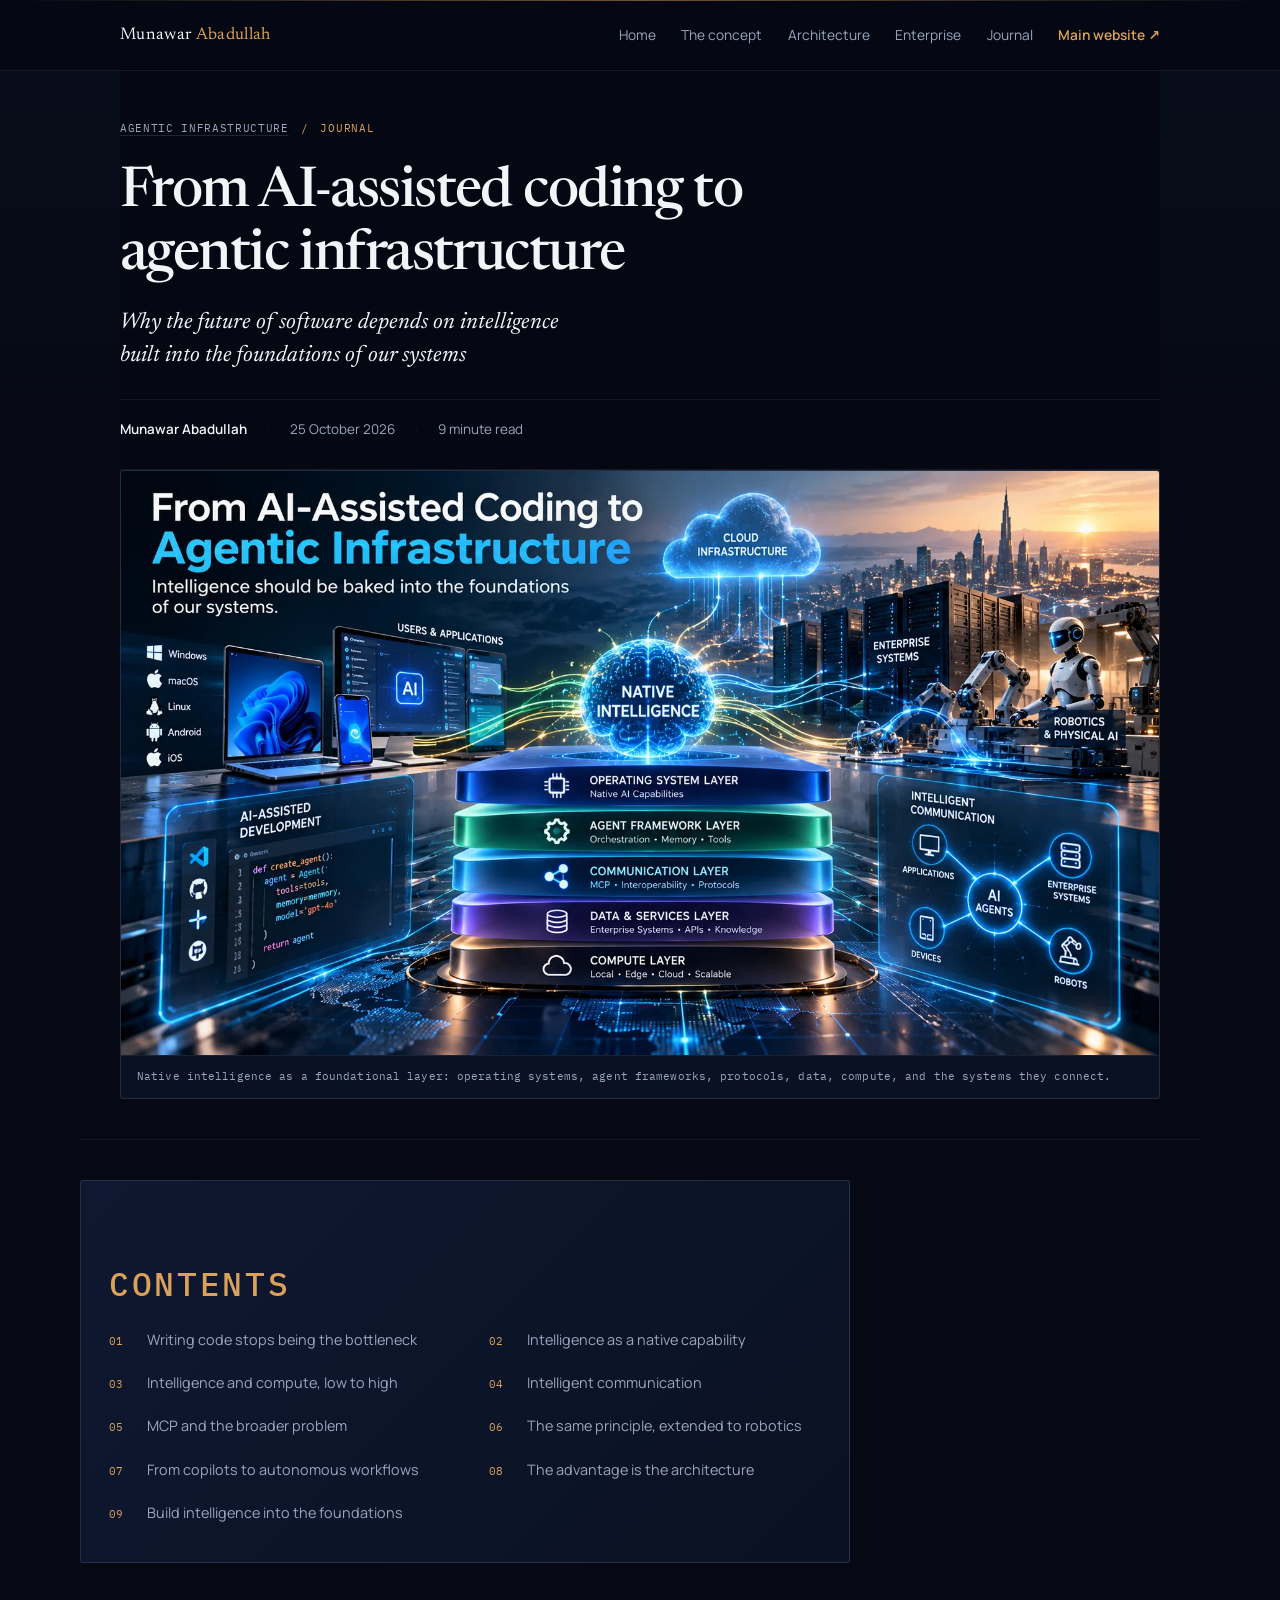
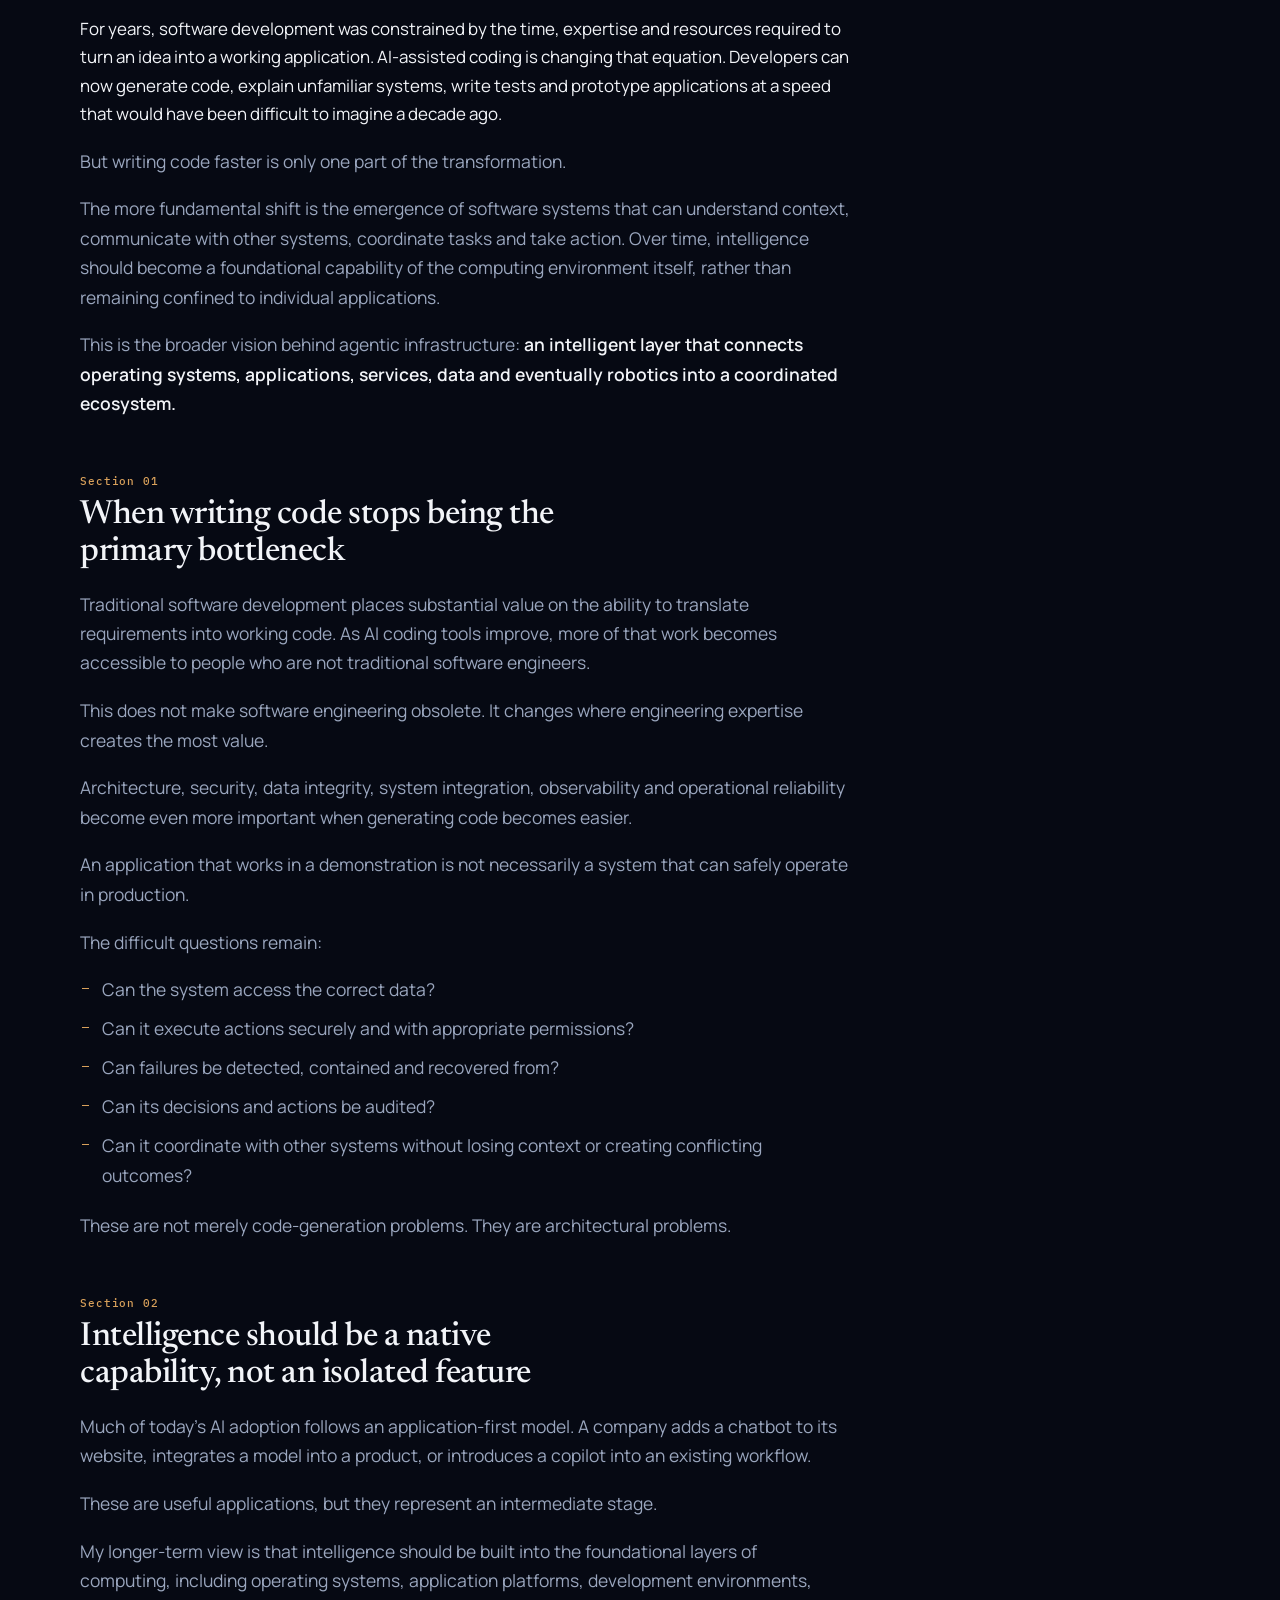
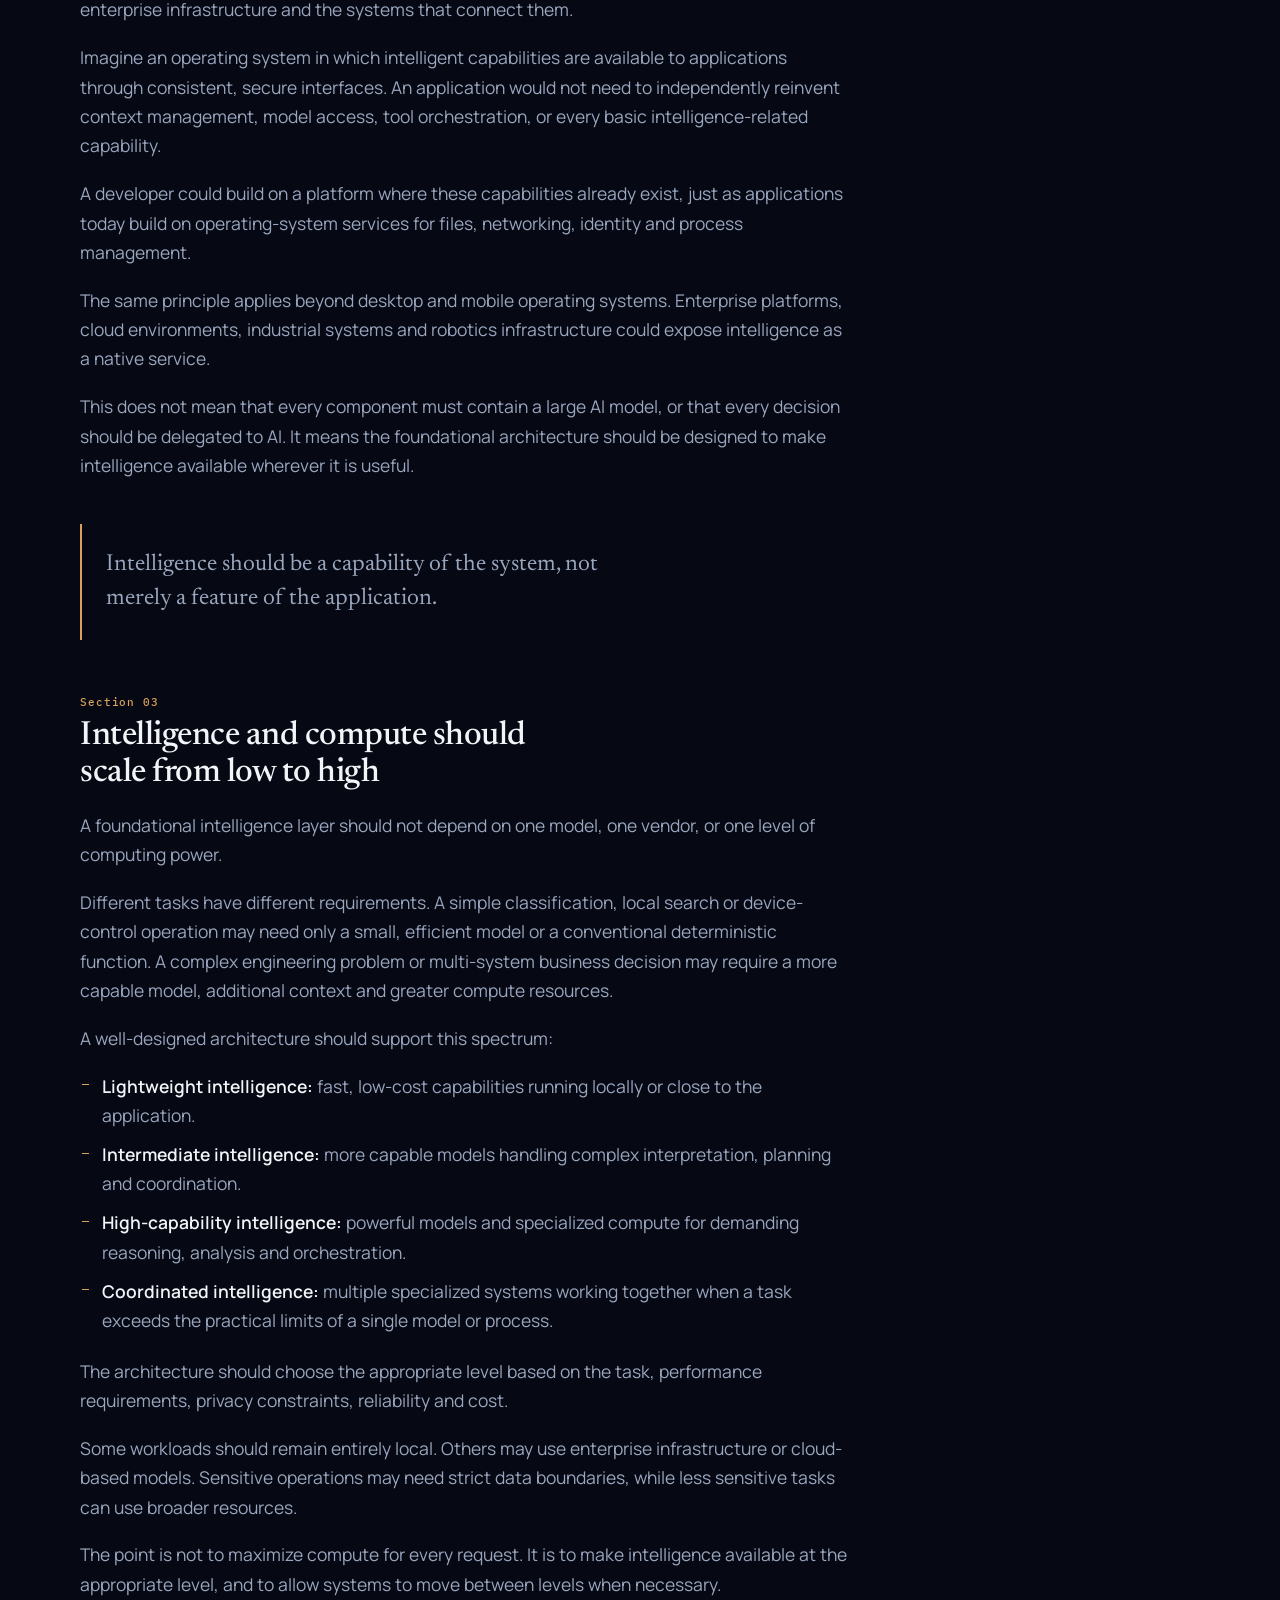
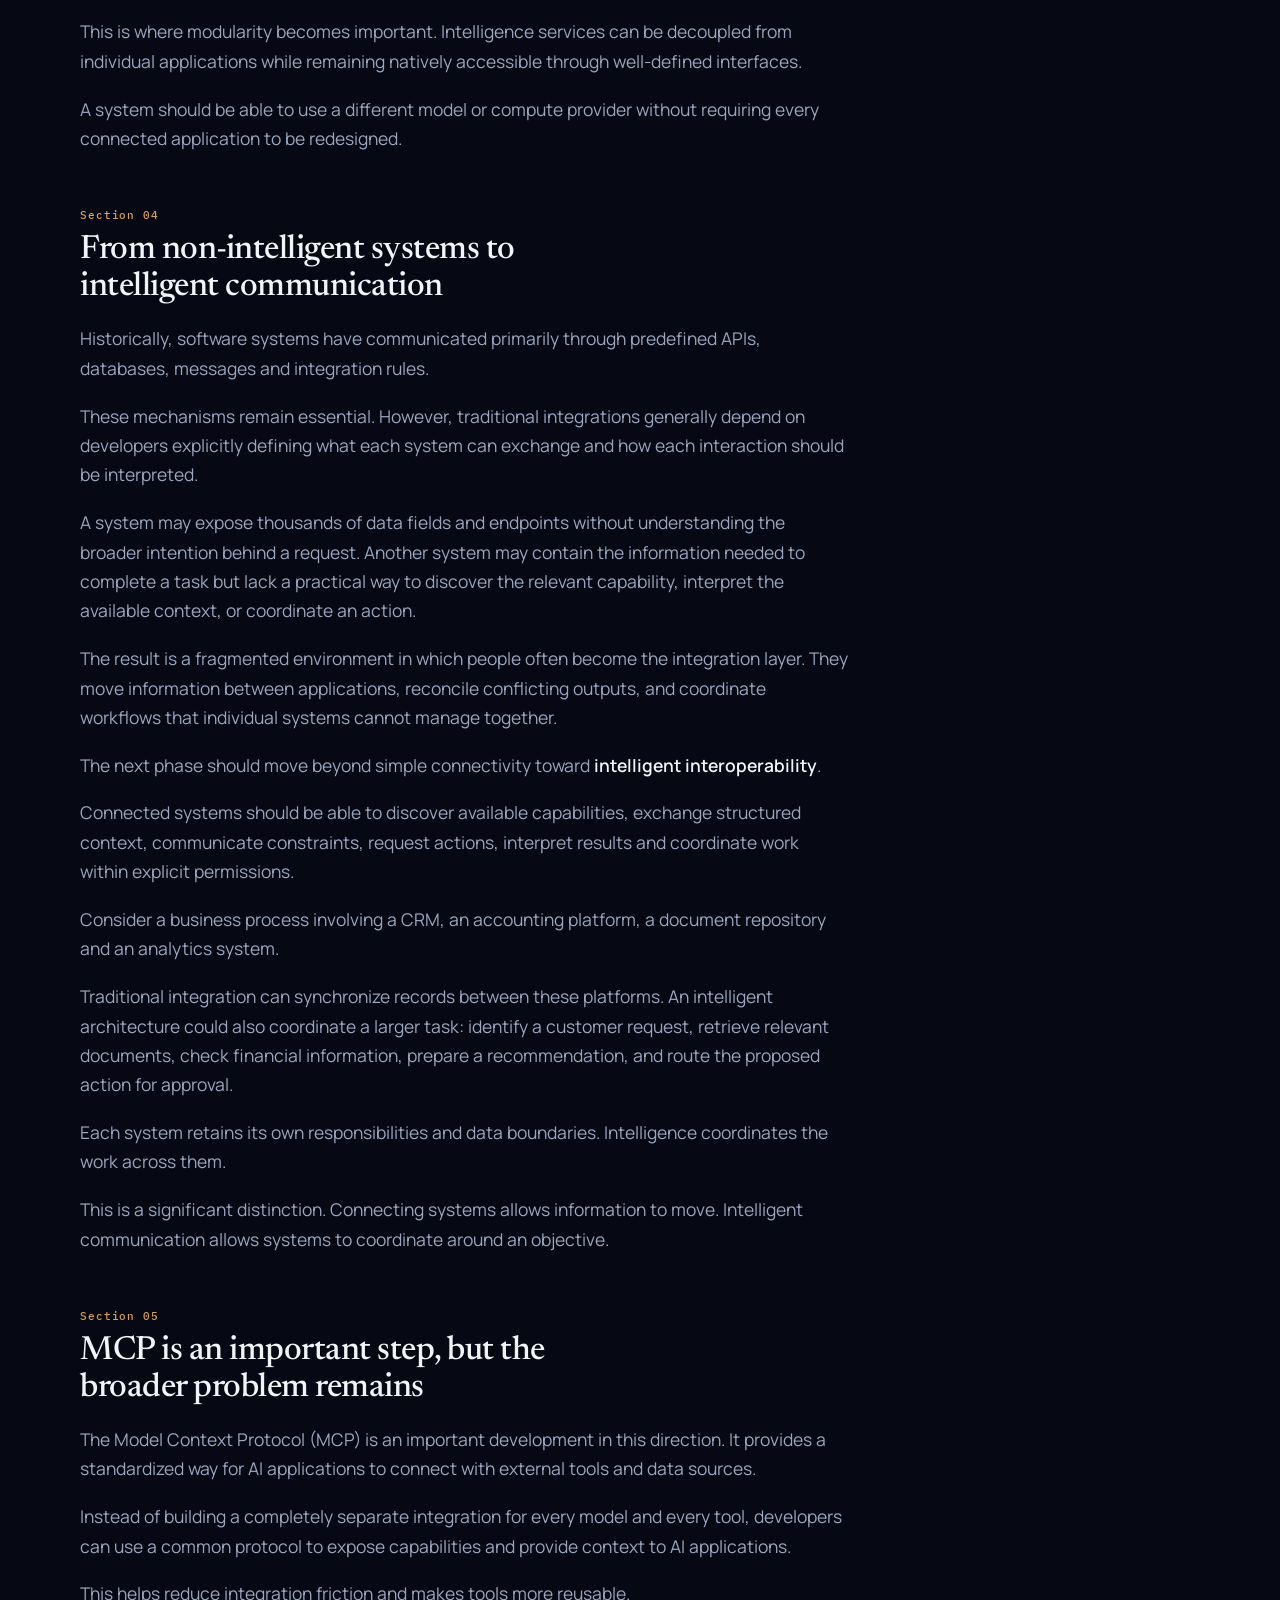
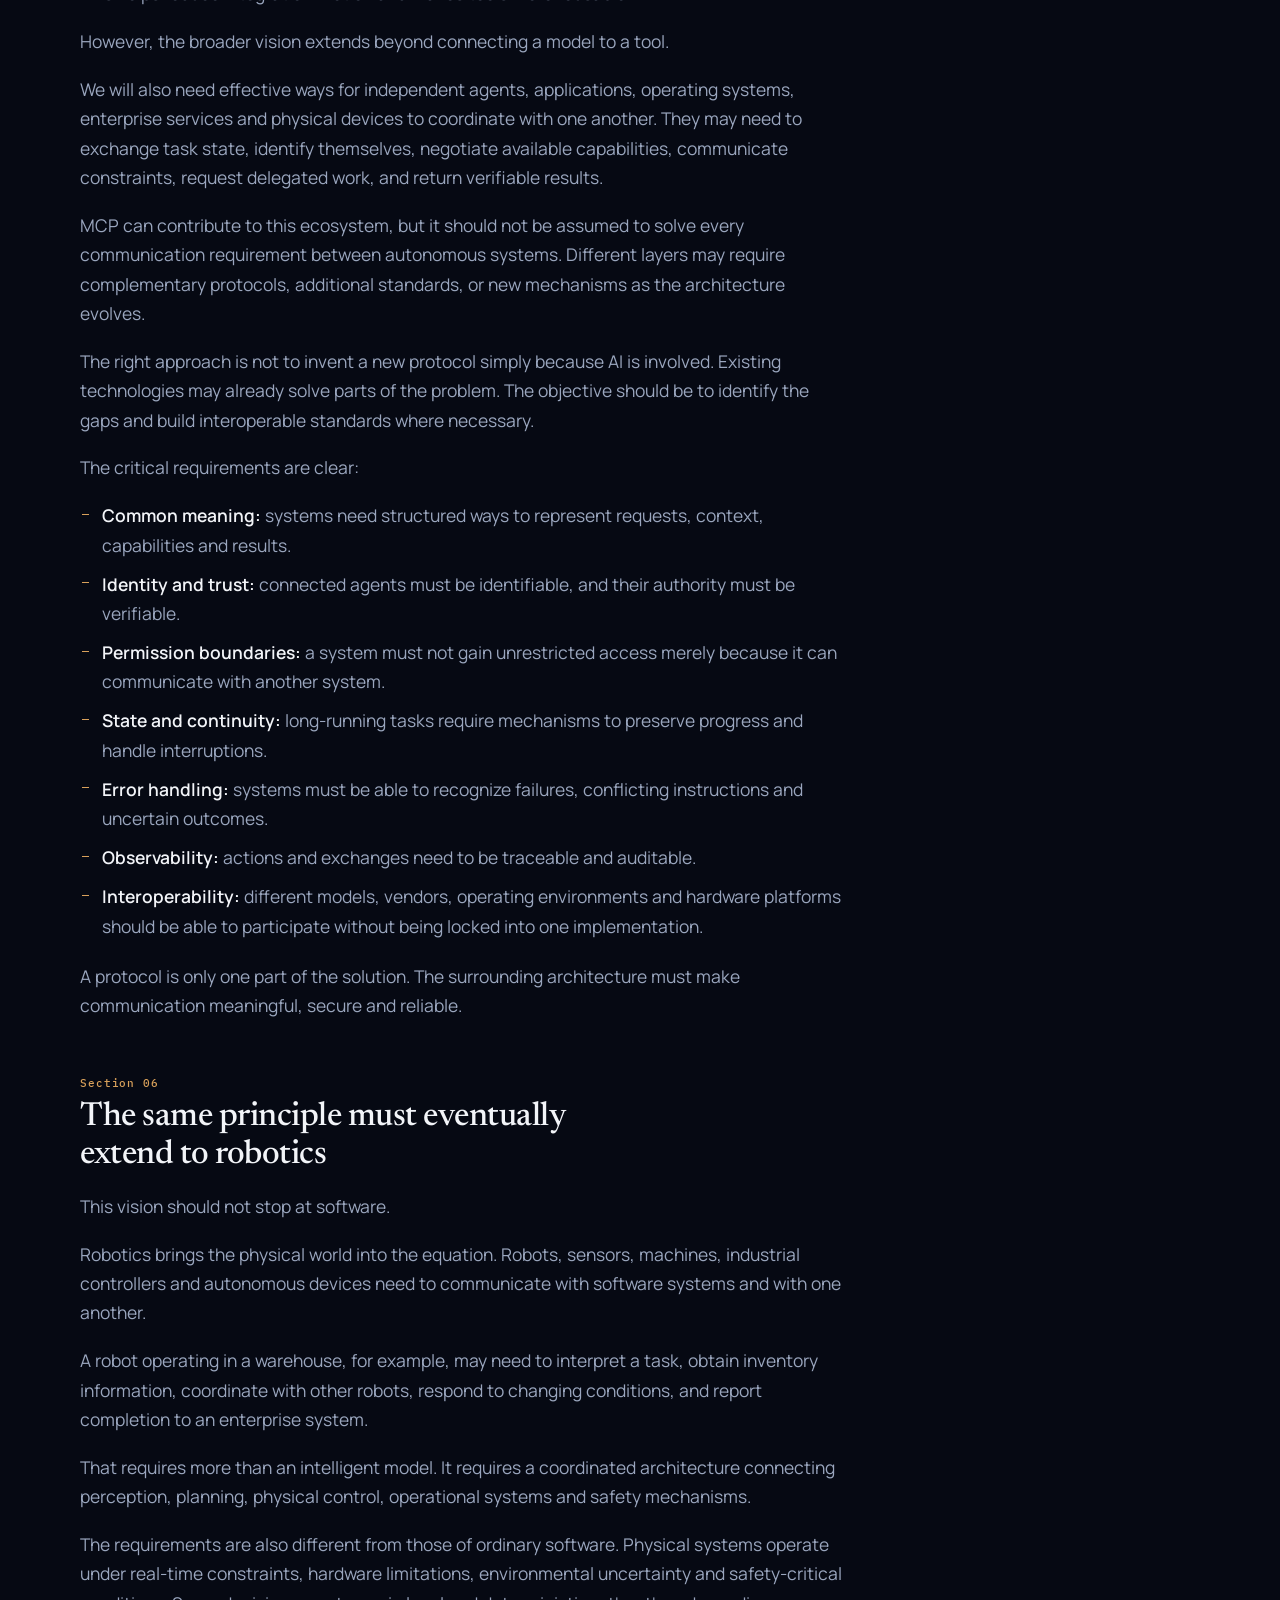
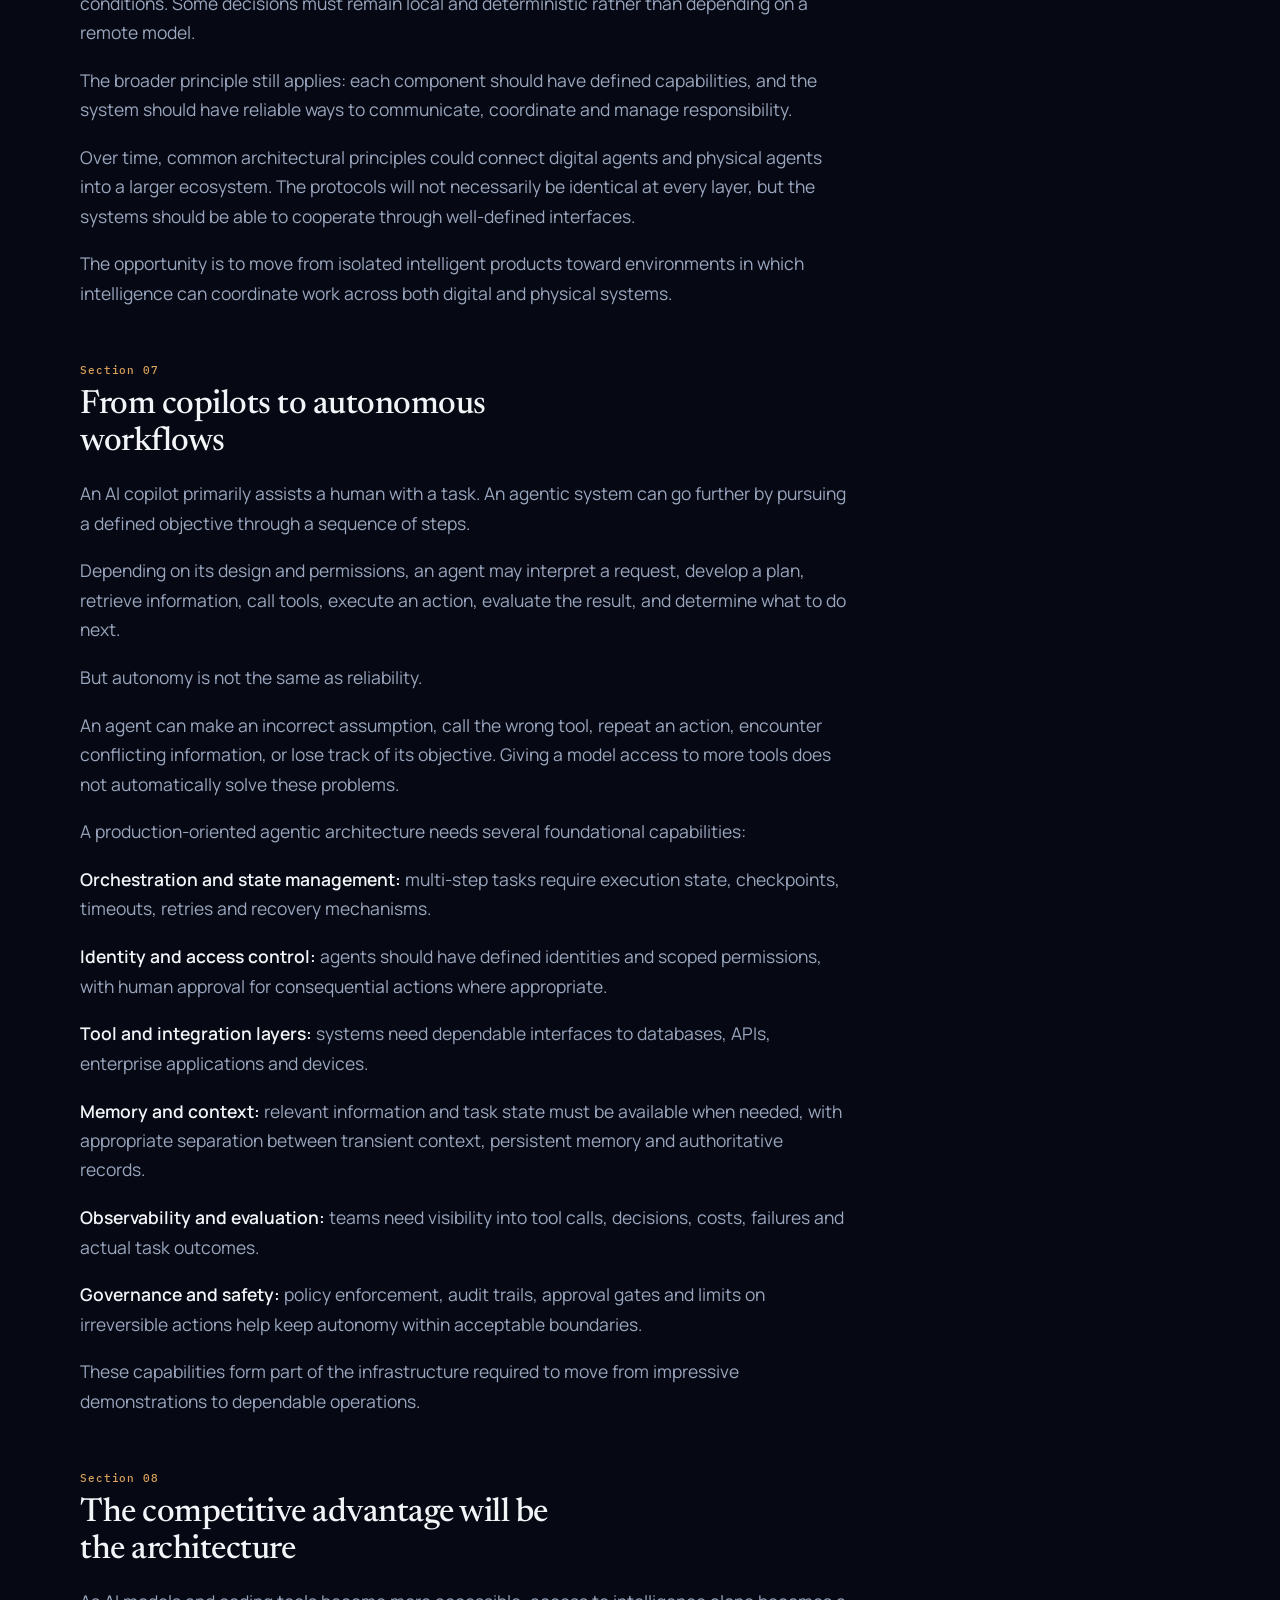
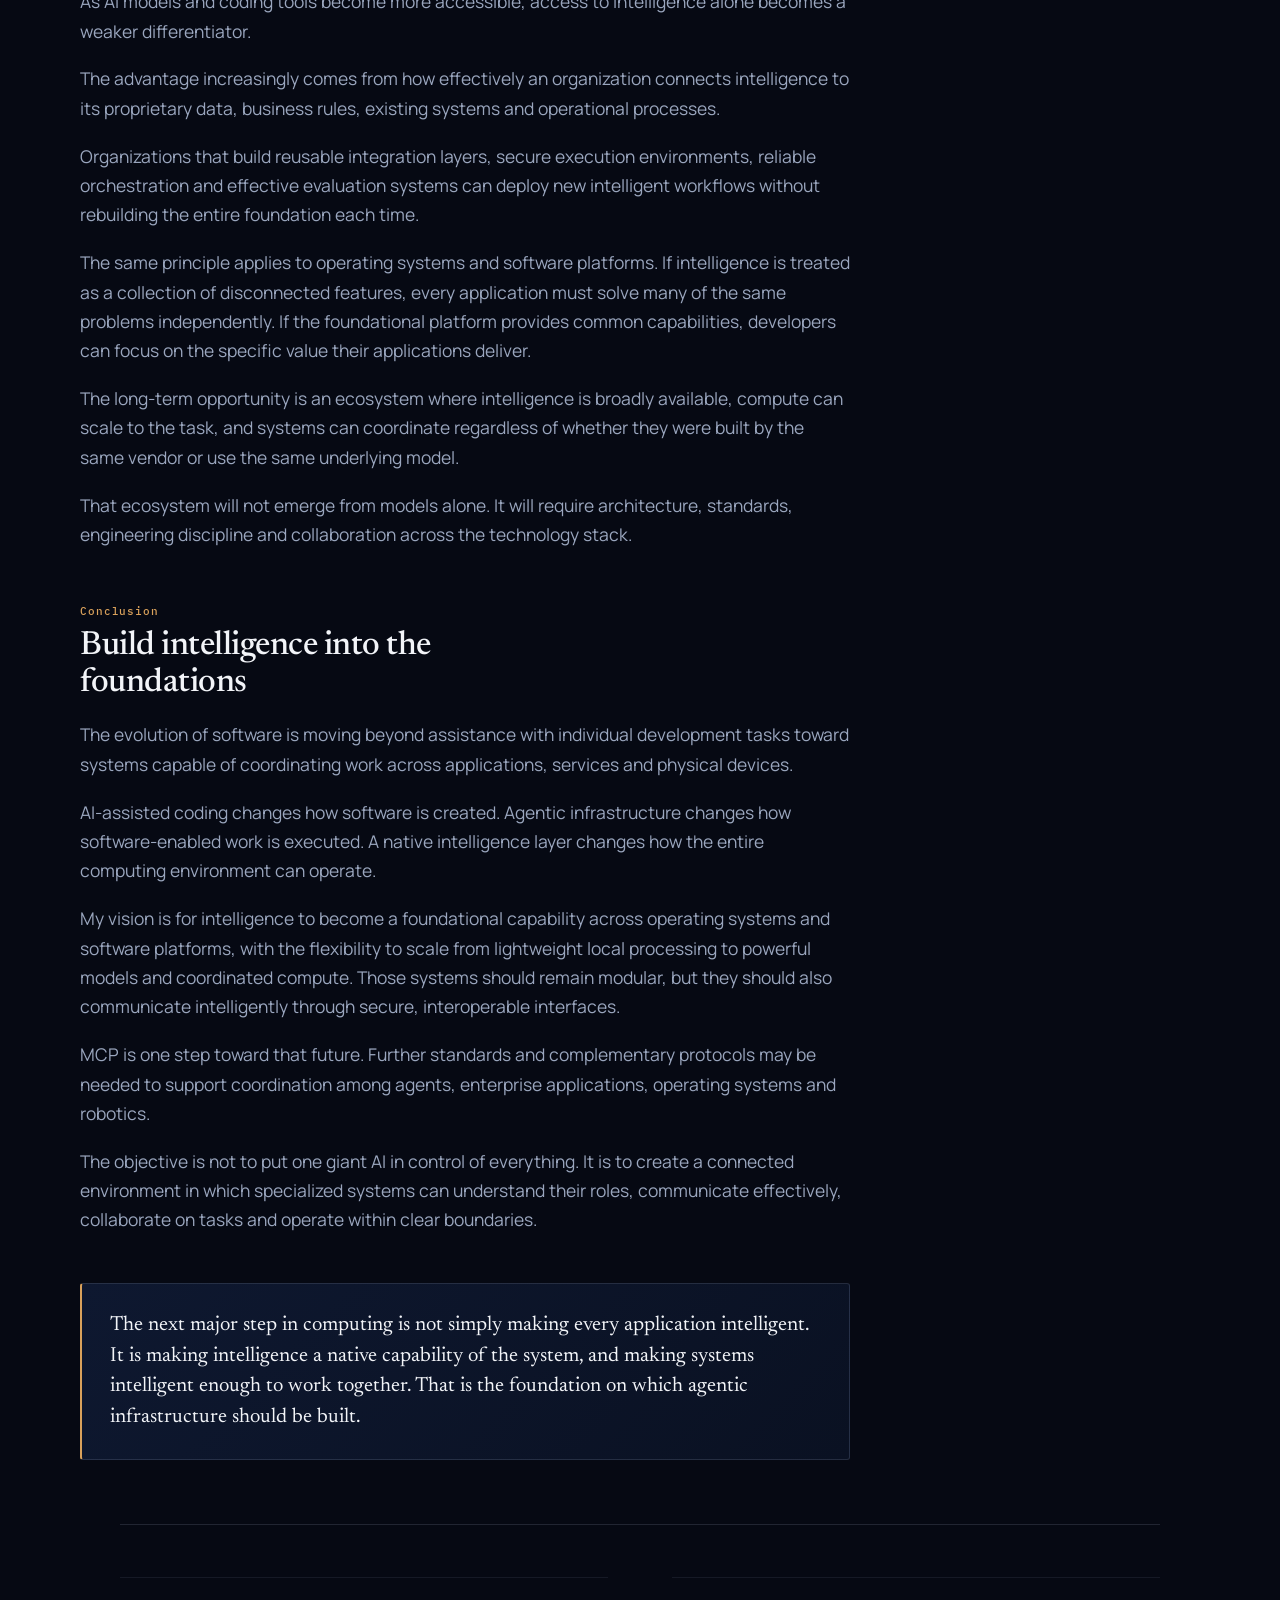
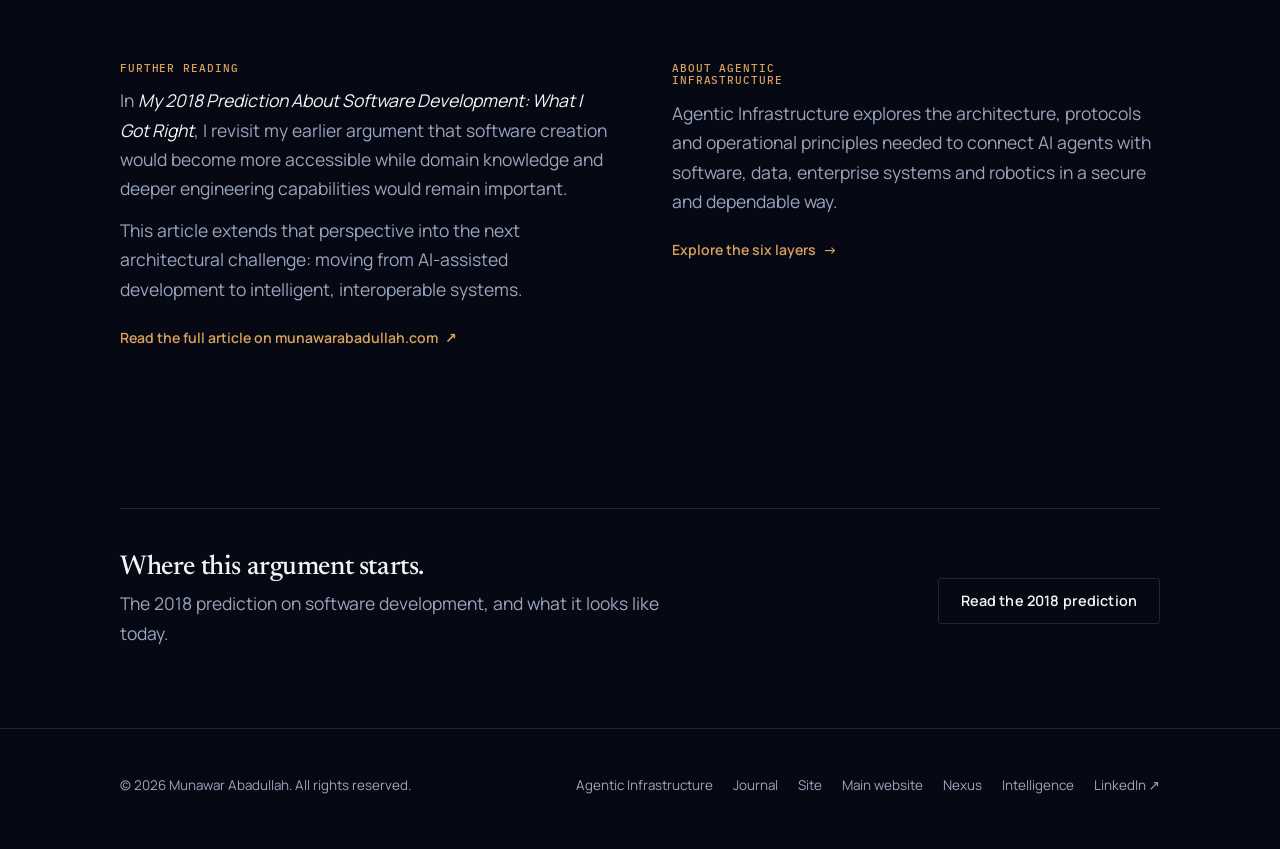
==== src/from-ai-assisted-coding-to-agentic-infrastructure/index.html @ 7b981e31 "Add article, journal and site pages with shared theme assets" ====
<!DOCTYPE html>
<html lang="en">
<head>
  <meta charset="utf-8">
  <meta name="viewport" content="width=device-width, initial-scale=1">
  <meta name="theme-color" content="#060913">
  <meta name="color-scheme" content="dark">
  <meta name="description" content="Discover why the future of AI requires native intelligence, scalable compute, interoperable systems, MCP, and secure agentic infrastructure.">
  <meta name="author" content="Munawar Abadullah">
  <meta name="robots" content="index,follow,max-snippet:-1,max-image-preview:large">
  <meta name="keywords" content="agentic infrastructure, AI operating systems, intelligent interoperability, MCP, AI agents, robotics">
  <meta name="referrer" content="strict-origin-when-cross-origin">
  <link rel="canonical" href="https://munawarabadullah.github.io/agentic-infrastructure/from-ai-assisted-coding-to-agentic-infrastructure/">
  <link rel="icon" href="../favicon.ico" sizes="16x16 32x32">
  <link rel="icon" type="image/png" href="../favicon.png" sizes="32x32">

  <meta property="og:type" content="article">
  <meta property="og:site_name" content="Agentic Infrastructure">
  <meta property="og:locale" content="en_US">
  <meta property="og:title" content="From AI-Assisted Coding to Agentic Infrastructure">
  <meta property="og:description" content="Why the future of software depends on intelligence built into the foundations of our systems.">
  <meta property="og:url" content="https://munawarabadullah.github.io/agentic-infrastructure/from-ai-assisted-coding-to-agentic-infrastructure/">
  <meta property="og:image" content="https://munawarabadullah.github.io/agentic-infrastructure/assets/images/agentic-infrastructure-intelligence-everywhere-1672.webp">
  <meta property="og:image:type" content="image/webp">
  <meta property="og:image:width" content="1672">
  <meta property="og:image:height" content="941">
  <meta property="og:image:alt" content="Diagram of the agentic infrastructure stack: native intelligence connecting operating systems, agent frameworks, protocols, data, compute, applications, enterprise systems and robotics.">
  <meta property="article:published_time" content="2026-10-25">
  <meta property="article:modified_time" content="2026-10-25">
  <meta property="article:author" content="Munawar Abadullah">
  <meta property="article:section" content="Agentic infrastructure">
  <meta property="article:tag" content="agentic infrastructure">
  <meta property="article:tag" content="MCP">
  <meta property="article:tag" content="AI agents">
  <meta property="article:tag" content="robotics">

  <meta name="twitter:card" content="summary_large_image">
  <meta name="twitter:title" content="From AI-Assisted Coding to Agentic Infrastructure">
  <meta name="twitter:description" content="Why the future of software depends on intelligence built into the foundations of our systems.">
  <meta name="twitter:image" content="https://munawarabadullah.github.io/agentic-infrastructure/assets/images/agentic-infrastructure-intelligence-everywhere-1672.webp">

  <title>From AI-Assisted Coding to Agentic Infrastructure</title>

  <link rel="preconnect" href="https://fonts.googleapis.com">
  <link rel="preconnect" href="https://fonts.gstatic.com" crossorigin>
  <link href="https://fonts.googleapis.com/css2?family=IBM+Plex+Mono:wght@400;500&family=Manrope:wght@400;500;600;700&family=Newsreader:ital,opsz,wght@0,6..72,400;0,6..72,500;0,6..72,600;1,6..72,400&display=swap" rel="stylesheet">
  <link rel="stylesheet" href="../assets/theme.css">

  <style>
    .article-head{padding:clamp(28px,4.5vw,48px) 0 clamp(20px,3vw,28px)}
    .crumb{
      display:flex;flex-wrap:wrap;gap:8px 12px;align-items:center;
      font-family:var(--mono);font-size:.7rem;letter-spacing:.06em;
      text-transform:uppercase;color:var(--muted);margin-bottom:24px;
    }
    .crumb a{color:var(--muted);text-decoration:underline;text-decoration-color:var(--line);text-underline-offset:3px}
    .crumb a:hover{color:var(--brass)}
    .crumb span{color:var(--brass)}
    h1.article-title{
      font-size:clamp(2.1rem,4.6vw,3.5rem);letter-spacing:-.028em;
      margin:0 0 20px;max-width:20ch;
    }
    .standfirst{
      font-family:var(--serif);font-style:italic;
      font-size:clamp(1.15rem,1.8vw,1.42rem);line-height:1.45;
      color:var(--text);max-width:34ch;margin:0 0 26px;
    }
    .byline{
      display:flex;flex-wrap:wrap;gap:6px 18px;align-items:center;
      padding-top:18px;border-top:1px solid var(--line-soft);
      font-size:.84rem;color:var(--muted);
    }
    .byline .who{color:var(--text);font-weight:600}
    .byline .dot{color:var(--line);padding:0 2px}

    .lede-figure{
      margin:0 0 clamp(28px,4vw,40px);
      border:1px solid var(--line);border-radius:3px;
      overflow:hidden;background:var(--ink-2);
    }
    .lede-figure img{display:block;width:100%;height:auto}
    .lede-figure figcaption{
      font-family:var(--mono);font-size:.7rem;line-height:1.6;
      letter-spacing:.01em;color:var(--muted);
      padding:12px 16px;border-top:1px solid var(--line-soft);
    }

    .article-body{padding:clamp(28px,4vw,40px) 0 clamp(48px,6vw,64px);border-top:1px solid var(--line-soft)}
    .measure{max-width:70ch}
    .measure p{color:var(--muted)}
    .measure p strong{color:var(--text);font-weight:600}
    .measure p.lead{color:var(--text);font-size:1.06rem}

    .toc{
      border:1px solid var(--line);border-radius:3px;
      background:linear-gradient(135deg,var(--panel) 0,var(--ink-2) 100%);
      padding:clamp(20px,3vw,28px);margin:0 0 clamp(36px,5vw,52px);
    }
    .toc h2{
      font-family:var(--mono);font-size:.7rem;font-weight:500;
      letter-spacing:.08em;text-transform:uppercase;color:var(--brass);
      margin:0 0 14px;
    }
    .toc ol{list-style:none;margin:0;padding:0;display:grid;gap:2px}
    @media (min-width:760px){.toc ol{grid-template-columns:repeat(2,minmax(0,1fr));column-gap:clamp(20px,4vw,48px)}}
    .toc li{counter-increment:toc}
    .toc a{
      display:flex;gap:12px;align-items:baseline;
      padding:8px 0;font-size:.9rem;color:var(--muted);
      border-bottom:1px solid transparent;
    }
    .toc a::before{
      content:counter(toc,decimal-leading-zero);
      font-family:var(--mono);font-size:.7rem;color:var(--brass);
      flex:0 0 1.6rem;
    }
    .toc a:hover{color:var(--text);border-bottom-color:var(--brass)}

    .article-body h2{
      font-size:clamp(1.55rem,2.6vw,2.1rem);
      margin:clamp(40px,5vw,56px) 0 18px;max-width:26ch;
      scroll-margin-top:96px;
    }
    .article-body h2 .h-num{
      display:block;font-family:var(--mono);font-size:.7rem;font-weight:500;
      letter-spacing:.08em;color:var(--brass);margin-bottom:10px;
    }
    .article-body h2 + p{margin-top:0}
    .article-body ul{margin:0 0 1.2em;padding:0;list-style:none}
    .article-body ul li{
      position:relative;padding-left:22px;margin-bottom:.55em;color:var(--muted);
    }
    .article-body ul li::before{
      content:"";position:absolute;left:2px;top:.72em;
      width:7px;height:1px;background:var(--brass);
    }
    .article-body ul li strong{color:var(--text);font-weight:600}

    .pull{
      margin:clamp(32px,4vw,44px) 0;padding:24px 0 24px 24px;
      border-left:2px solid var(--brass);
      font-family:var(--serif);font-size:clamp(1.2rem,2vw,1.45rem);
      line-height:1.45;color:var(--text);max-width:44ch;
    }
    .closing{
      margin-top:clamp(36px,5vw,48px);padding:26px 28px;
      border:1px solid var(--line);border-left:2px solid var(--brass);
      border-radius:3px;background:linear-gradient(135deg,var(--panel) 0,var(--ink-2) 100%);
    }
    .closing p{
      font-family:var(--serif);font-size:clamp(1.1rem,1.8vw,1.28rem);
      line-height:1.5;color:var(--text);margin:0;
    }

    .postscript{
      border-top:1px solid var(--line);padding:clamp(36px,5vw,52px) 0 clamp(48px,6vw,64px);
      display:grid;grid-template-columns:repeat(2,minmax(0,1fr));
      gap:clamp(28px,5vw,64px);
    }
    .postscript h2{
      font-family:var(--mono);font-size:.7rem;font-weight:500;
      letter-spacing:.08em;text-transform:uppercase;color:var(--brass);
      margin:0 0 12px;
    }
    .postscript p{color:var(--muted);margin:0 0 12px}
    .postscript p:last-child{margin-bottom:0}
    .postscript em{color:var(--text)}

    .next-read{
      border-top:1px solid var(--line);padding:clamp(32px,4vw,44px) 0 clamp(52px,7vw,72px);
      display:flex;flex-wrap:wrap;gap:18px 32px;align-items:center;justify-content:space-between;
    }
    .next-read h2{font-size:clamp(1.3rem,2.2vw,1.7rem);max-width:24ch}
    .next-read p{color:var(--muted);margin:6px 0 0;max-width:50ch}

    @media (max-width:760px){
      .postscript{grid-template-columns:minmax(0,1fr);gap:28px}
      .next-read .button{width:100%}
    }
  </style>

  <script type="application/ld+json">
  {
    "@context": "https://schema.org",
    "@graph": [
      {
        "@type": "BlogPosting",
        "@id": "https://munawarabadullah.github.io/agentic-infrastructure/from-ai-assisted-coding-to-agentic-infrastructure/#article",
        "headline": "From AI-Assisted Coding to Agentic Infrastructure",
        "alternativeHeadline": "Why the future of software depends on intelligence built into the foundations of our systems",
        "description": "Discover why the future of AI requires native intelligence, scalable compute, interoperable systems, MCP, and secure agentic infrastructure.",
        "url": "https://munawarabadullah.github.io/agentic-infrastructure/from-ai-assisted-coding-to-agentic-infrastructure/",
        "mainEntityOfPage": { "@id": "https://munawarabadullah.github.io/agentic-infrastructure/from-ai-assisted-coding-to-agentic-infrastructure/#webpage" },
        "datePublished": "2026-10-25",
        "dateModified": "2026-10-25",
        "inLanguage": "en",
        "articleSection": "Agentic infrastructure",
        "keywords": "agentic infrastructure, AI operating systems, intelligent interoperability, MCP, AI agents, robotics",
        "wordCount": 1840,
        "timeRequired": "PT9M",
        "image": ["https://munawarabadullah.github.io/agentic-infrastructure/assets/images/agentic-infrastructure-intelligence-everywhere-1672.webp"],
        "author": { "@id": "https://munawarabadullah.github.io/agentic-infrastructure/#person" },
        "publisher": { "@id": "https://munawarabadullah.github.io/agentic-infrastructure/#person" },
        "isPartOf": { "@id": "https://munawarabadullah.github.io/agentic-infrastructure/#website" },
        "about": [
          { "@type": "Thing", "name": "Agentic infrastructure" },
          { "@type": "Thing", "name": "Model Context Protocol" },
          { "@type": "Thing", "name": "AI agents" }
        ]
      },
      {
        "@type": "WebPage",
        "@id": "https://munawarabadullah.github.io/agentic-infrastructure/from-ai-assisted-coding-to-agentic-infrastructure/#webpage",
        "url": "https://munawarabadullah.github.io/agentic-infrastructure/from-ai-assisted-coding-to-agentic-infrastructure/",
        "name": "From AI-Assisted Coding to Agentic Infrastructure",
        "isPartOf": { "@id": "https://munawarabadullah.github.io/agentic-infrastructure/#website" },
        "inLanguage": "en"
      },
      {
        "@type": "Person",
        "@id": "https://munawarabadullah.github.io/agentic-infrastructure/#person",
        "name": "Munawar Abadullah",
        "url": "https://munawarabadullah.com/",
        "jobTitle": "Executive Technologist",
        "sameAs": [
          "https://munawarabadullah.com/",
          "https://www.linkedin.com/in/munawarabadullah",
          "https://www.quora.com/profile/Munawar-Abadullah"
        ]
      },
      {
        "@type": "WebSite",
        "@id": "https://munawarabadullah.github.io/agentic-infrastructure/#website",
        "url": "https://munawarabadullah.github.io/agentic-infrastructure/",
        "name": "Agentic Infrastructure",
        "inLanguage": "en",
        "publisher": { "@id": "https://munawarabadullah.github.io/agentic-infrastructure/#person" }
      },
      {
        "@type": "BreadcrumbList",
        "itemListElement": [
          { "@type": "ListItem", "position": 1, "name": "Agentic Infrastructure", "item": "https://munawarabadullah.github.io/agentic-infrastructure/" },
          { "@type": "ListItem", "position": 2, "name": "From AI-Assisted Coding to Agentic Infrastructure", "item": "https://munawarabadullah.github.io/agentic-infrastructure/from-ai-assisted-coding-to-agentic-infrastructure/" }
        ]
      }
    ]
  }
  </script>
</head>
<body>
  <a class="skip" href="#main">Skip to content</a>

  <header>
    <div class="wrap nav">
      <a class="brand" href="../" aria-label="Agentic Infrastructure, home">Munawar <span>Abadullah</span></a>
      <nav class="nav-links" aria-label="Main navigation">
        <a href="../">Home</a>
        <a href="../#definition">The concept</a>
        <a href="../#architecture">Architecture</a>
        <a href="../#enterprise">Enterprise</a>
        <a href="../journal/">Journal</a>
        <a class="nav-cta" href="https://munawarabadullah.com/">Main website ↗</a>
      </nav>
    </div>
  </header>

  <main id="main">
    <article>
      <div class="wrap">
        <header class="article-head">
          <nav class="crumb" aria-label="Breadcrumb">
            <a href="../">Agentic Infrastructure</a>
            <span>/</span>
            <span>Journal</span>
          </nav>
          <h1 class="article-title">From AI-assisted coding to agentic infrastructure</h1>
          <p class="standfirst">Why the future of software depends on intelligence built into the foundations of our systems</p>
          <div class="byline">
            <span class="who">Munawar Abadullah</span>
            <span class="dot">·</span>
            <time datetime="2026-10-25">25 October 2026</time>
            <span class="dot">·</span>
            <span>9 minute read</span>
          </div>
        </header>

        <figure class="lede-figure">
          <img
            src="../assets/images/agentic-infrastructure-intelligence-everywhere-1672.webp"
            srcset="../assets/images/agentic-infrastructure-intelligence-everywhere-800.webp 800w, ../assets/images/agentic-infrastructure-intelligence-everywhere-1672.webp 1672w"
            sizes="(max-width: 900px) 100vw, 1120px"
            width="1672" height="941"
            alt="Diagram of the agentic infrastructure stack. Native intelligence sits above five layers: operating system, agent framework, communication, data and services, and compute. AI-assisted development, users and applications, enterprise systems, cloud infrastructure, robotics and intelligent communication connect around them."
            fetchpriority="high" decoding="async">
          <figcaption>Native intelligence as a foundational layer: operating systems, agent frameworks, protocols, data, compute, and the systems they connect.</figcaption>
        </figure>
      </div>

      <div class="wrap article-body">
        <div class="measure">

          <nav class="toc" aria-labelledby="toc-title">
            <h2 id="toc-title">Contents</h2>
            <ol>
              <li><a href="#bottleneck">Writing code stops being the bottleneck</a></li>
              <li><a href="#native">Intelligence as a native capability</a></li>
              <li><a href="#scale">Intelligence and compute, low to high</a></li>
              <li><a href="#interoperability">Intelligent communication</a></li>
              <li><a href="#mcp">MCP and the broader problem</a></li>
              <li><a href="#robotics">The same principle, extended to robotics</a></li>
              <li><a href="#autonomous">From copilots to autonomous workflows</a></li>
              <li><a href="#architecture">The advantage is the architecture</a></li>
              <li><a href="#conclusion">Build intelligence into the foundations</a></li>
            </ol>
          </nav>

          <p class="lead">For years, software development was constrained by the time, expertise and resources required to turn an idea into a working application. AI-assisted coding is changing that equation. Developers can now generate code, explain unfamiliar systems, write tests and prototype applications at a speed that would have been difficult to imagine a decade ago.</p>

          <p>But writing code faster is only one part of the transformation.</p>

          <p>The more fundamental shift is the emergence of software systems that can understand context, communicate with other systems, coordinate tasks and take action. Over time, intelligence should become a foundational capability of the computing environment itself, rather than remaining confined to individual applications.</p>

          <p>This is the broader vision behind agentic infrastructure: <strong>an intelligent layer that connects operating systems, applications, services, data and eventually robotics into a coordinated ecosystem.</strong></p>

          <h2 id="bottleneck"><span class="h-num">Section 01</span>When writing code stops being the primary bottleneck</h2>
          <p>Traditional software development places substantial value on the ability to translate requirements into working code. As AI coding tools improve, more of that work becomes accessible to people who are not traditional software engineers.</p>
          <p>This does not make software engineering obsolete. It changes where engineering expertise creates the most value.</p>
          <p>Architecture, security, data integrity, system integration, observability and operational reliability become even more important when generating code becomes easier.</p>
          <p>An application that works in a demonstration is not necessarily a system that can safely operate in production.</p>
          <p>The difficult questions remain:</p>
          <ul>
            <li>Can the system access the correct data?</li>
            <li>Can it execute actions securely and with appropriate permissions?</li>
            <li>Can failures be detected, contained and recovered from?</li>
            <li>Can its decisions and actions be audited?</li>
            <li>Can it coordinate with other systems without losing context or creating conflicting outcomes?</li>
          </ul>
          <p>These are not merely code-generation problems. They are architectural problems.</p>

          <h2 id="native"><span class="h-num">Section 02</span>Intelligence should be a native capability, not an isolated feature</h2>
          <p>Much of today's AI adoption follows an application-first model. A company adds a chatbot to its website, integrates a model into a product, or introduces a copilot into an existing workflow.</p>
          <p>These are useful applications, but they represent an intermediate stage.</p>
          <p>My longer-term view is that intelligence should be built into the foundational layers of computing, including operating systems, application platforms, development environments, enterprise infrastructure and the systems that connect them.</p>
          <p>Imagine an operating system in which intelligent capabilities are available to applications through consistent, secure interfaces. An application would not need to independently reinvent context management, model access, tool orchestration, or every basic intelligence-related capability.</p>
          <p>A developer could build on a platform where these capabilities already exist, just as applications today build on operating-system services for files, networking, identity and process management.</p>
          <p>The same principle applies beyond desktop and mobile operating systems. Enterprise platforms, cloud environments, industrial systems and robotics infrastructure could expose intelligence as a native service.</p>
          <p>This does not mean that every component must contain a large AI model, or that every decision should be delegated to AI. It means the foundational architecture should be designed to make intelligence available wherever it is useful.</p>

          <p class="pull">Intelligence should be a capability of the system, not merely a feature of the application.</p>

          <h2 id="scale"><span class="h-num">Section 03</span>Intelligence and compute should scale from low to high</h2>
          <p>A foundational intelligence layer should not depend on one model, one vendor, or one level of computing power.</p>
          <p>Different tasks have different requirements. A simple classification, local search or device-control operation may need only a small, efficient model or a conventional deterministic function. A complex engineering problem or multi-system business decision may require a more capable model, additional context and greater compute resources.</p>
          <p>A well-designed architecture should support this spectrum:</p>
          <ul>
            <li><strong>Lightweight intelligence:</strong> fast, low-cost capabilities running locally or close to the application.</li>
            <li><strong>Intermediate intelligence:</strong> more capable models handling complex interpretation, planning and coordination.</li>
            <li><strong>High-capability intelligence:</strong> powerful models and specialized compute for demanding reasoning, analysis and orchestration.</li>
            <li><strong>Coordinated intelligence:</strong> multiple specialized systems working together when a task exceeds the practical limits of a single model or process.</li>
          </ul>
          <p>The architecture should choose the appropriate level based on the task, performance requirements, privacy constraints, reliability and cost.</p>
          <p>Some workloads should remain entirely local. Others may use enterprise infrastructure or cloud-based models. Sensitive operations may need strict data boundaries, while less sensitive tasks can use broader resources.</p>
          <p>The point is not to maximize compute for every request. It is to make intelligence available at the appropriate level, and to allow systems to move between levels when necessary.</p>
          <p>This is where modularity becomes important. Intelligence services can be decoupled from individual applications while remaining natively accessible through well-defined interfaces.</p>
          <p>A system should be able to use a different model or compute provider without requiring every connected application to be redesigned.</p>

          <h2 id="interoperability"><span class="h-num">Section 04</span>From non-intelligent systems to intelligent communication</h2>
          <p>Historically, software systems have communicated primarily through predefined APIs, databases, messages and integration rules.</p>
          <p>These mechanisms remain essential. However, traditional integrations generally depend on developers explicitly defining what each system can exchange and how each interaction should be interpreted.</p>
          <p>A system may expose thousands of data fields and endpoints without understanding the broader intention behind a request. Another system may contain the information needed to complete a task but lack a practical way to discover the relevant capability, interpret the available context, or coordinate an action.</p>
          <p>The result is a fragmented environment in which people often become the integration layer. They move information between applications, reconcile conflicting outputs, and coordinate workflows that individual systems cannot manage together.</p>
          <p>The next phase should move beyond simple connectivity toward <strong>intelligent interoperability</strong>.</p>
          <p>Connected systems should be able to discover available capabilities, exchange structured context, communicate constraints, request actions, interpret results and coordinate work within explicit permissions.</p>
          <p>Consider a business process involving a CRM, an accounting platform, a document repository and an analytics system.</p>
          <p>Traditional integration can synchronize records between these platforms. An intelligent architecture could also coordinate a larger task: identify a customer request, retrieve relevant documents, check financial information, prepare a recommendation, and route the proposed action for approval.</p>
          <p>Each system retains its own responsibilities and data boundaries. Intelligence coordinates the work across them.</p>
          <p>This is a significant distinction. Connecting systems allows information to move. Intelligent communication allows systems to coordinate around an objective.</p>

          <h2 id="mcp"><span class="h-num">Section 05</span>MCP is an important step, but the broader problem remains</h2>
          <p>The Model Context Protocol (MCP) is an important development in this direction. It provides a standardized way for AI applications to connect with external tools and data sources.</p>
          <p>Instead of building a completely separate integration for every model and every tool, developers can use a common protocol to expose capabilities and provide context to AI applications.</p>
          <p>This helps reduce integration friction and makes tools more reusable.</p>
          <p>However, the broader vision extends beyond connecting a model to a tool.</p>
          <p>We will also need effective ways for independent agents, applications, operating systems, enterprise services and physical devices to coordinate with one another. They may need to exchange task state, identify themselves, negotiate available capabilities, communicate constraints, request delegated work, and return verifiable results.</p>
          <p>MCP can contribute to this ecosystem, but it should not be assumed to solve every communication requirement between autonomous systems. Different layers may require complementary protocols, additional standards, or new mechanisms as the architecture evolves.</p>
          <p>The right approach is not to invent a new protocol simply because AI is involved. Existing technologies may already solve parts of the problem. The objective should be to identify the gaps and build interoperable standards where necessary.</p>
          <p>The critical requirements are clear:</p>
          <ul>
            <li><strong>Common meaning:</strong> systems need structured ways to represent requests, context, capabilities and results.</li>
            <li><strong>Identity and trust:</strong> connected agents must be identifiable, and their authority must be verifiable.</li>
            <li><strong>Permission boundaries:</strong> a system must not gain unrestricted access merely because it can communicate with another system.</li>
            <li><strong>State and continuity:</strong> long-running tasks require mechanisms to preserve progress and handle interruptions.</li>
            <li><strong>Error handling:</strong> systems must be able to recognize failures, conflicting instructions and uncertain outcomes.</li>
            <li><strong>Observability:</strong> actions and exchanges need to be traceable and auditable.</li>
            <li><strong>Interoperability:</strong> different models, vendors, operating environments and hardware platforms should be able to participate without being locked into one implementation.</li>
          </ul>
          <p>A protocol is only one part of the solution. The surrounding architecture must make communication meaningful, secure and reliable.</p>

          <h2 id="robotics"><span class="h-num">Section 06</span>The same principle must eventually extend to robotics</h2>
          <p>This vision should not stop at software.</p>
          <p>Robotics brings the physical world into the equation. Robots, sensors, machines, industrial controllers and autonomous devices need to communicate with software systems and with one another.</p>
          <p>A robot operating in a warehouse, for example, may need to interpret a task, obtain inventory information, coordinate with other robots, respond to changing conditions, and report completion to an enterprise system.</p>
          <p>That requires more than an intelligent model. It requires a coordinated architecture connecting perception, planning, physical control, operational systems and safety mechanisms.</p>
          <p>The requirements are also different from those of ordinary software. Physical systems operate under real-time constraints, hardware limitations, environmental uncertainty and safety-critical conditions. Some decisions must remain local and deterministic rather than depending on a remote model.</p>
          <p>The broader principle still applies: each component should have defined capabilities, and the system should have reliable ways to communicate, coordinate and manage responsibility.</p>
          <p>Over time, common architectural principles could connect digital agents and physical agents into a larger ecosystem. The protocols will not necessarily be identical at every layer, but the systems should be able to cooperate through well-defined interfaces.</p>
          <p>The opportunity is to move from isolated intelligent products toward environments in which intelligence can coordinate work across both digital and physical systems.</p>

          <h2 id="autonomous"><span class="h-num">Section 07</span>From copilots to autonomous workflows</h2>
          <p>An AI copilot primarily assists a human with a task. An agentic system can go further by pursuing a defined objective through a sequence of steps.</p>
          <p>Depending on its design and permissions, an agent may interpret a request, develop a plan, retrieve information, call tools, execute an action, evaluate the result, and determine what to do next.</p>
          <p>But autonomy is not the same as reliability.</p>
          <p>An agent can make an incorrect assumption, call the wrong tool, repeat an action, encounter conflicting information, or lose track of its objective. Giving a model access to more tools does not automatically solve these problems.</p>
          <p>A production-oriented agentic architecture needs several foundational capabilities:</p>
          <p><strong>Orchestration and state management:</strong> multi-step tasks require execution state, checkpoints, timeouts, retries and recovery mechanisms.</p>
          <p><strong>Identity and access control:</strong> agents should have defined identities and scoped permissions, with human approval for consequential actions where appropriate.</p>
          <p><strong>Tool and integration layers:</strong> systems need dependable interfaces to databases, APIs, enterprise applications and devices.</p>
          <p><strong>Memory and context:</strong> relevant information and task state must be available when needed, with appropriate separation between transient context, persistent memory and authoritative records.</p>
          <p><strong>Observability and evaluation:</strong> teams need visibility into tool calls, decisions, costs, failures and actual task outcomes.</p>
          <p><strong>Governance and safety:</strong> policy enforcement, audit trails, approval gates and limits on irreversible actions help keep autonomy within acceptable boundaries.</p>
          <p>These capabilities form part of the infrastructure required to move from impressive demonstrations to dependable operations.</p>

          <h2 id="architecture"><span class="h-num">Section 08</span>The competitive advantage will be the architecture</h2>
          <p>As AI models and coding tools become more accessible, access to intelligence alone becomes a weaker differentiator.</p>
          <p>The advantage increasingly comes from how effectively an organization connects intelligence to its proprietary data, business rules, existing systems and operational processes.</p>
          <p>Organizations that build reusable integration layers, secure execution environments, reliable orchestration and effective evaluation systems can deploy new intelligent workflows without rebuilding the entire foundation each time.</p>
          <p>The same principle applies to operating systems and software platforms. If intelligence is treated as a collection of disconnected features, every application must solve many of the same problems independently. If the foundational platform provides common capabilities, developers can focus on the specific value their applications deliver.</p>
          <p>The long-term opportunity is an ecosystem where intelligence is broadly available, compute can scale to the task, and systems can coordinate regardless of whether they were built by the same vendor or use the same underlying model.</p>
          <p>That ecosystem will not emerge from models alone. It will require architecture, standards, engineering discipline and collaboration across the technology stack.</p>

          <h2 id="conclusion"><span class="h-num">Conclusion</span>Build intelligence into the foundations</h2>
          <p>The evolution of software is moving beyond assistance with individual development tasks toward systems capable of coordinating work across applications, services and physical devices.</p>
          <p>AI-assisted coding changes how software is created. Agentic infrastructure changes how software-enabled work is executed. A native intelligence layer changes how the entire computing environment can operate.</p>
          <p>My vision is for intelligence to become a foundational capability across operating systems and software platforms, with the flexibility to scale from lightweight local processing to powerful models and coordinated compute. Those systems should remain modular, but they should also communicate intelligently through secure, interoperable interfaces.</p>
          <p>MCP is one step toward that future. Further standards and complementary protocols may be needed to support coordination among agents, enterprise applications, operating systems and robotics.</p>
          <p>The objective is not to put one giant AI in control of everything. It is to create a connected environment in which specialized systems can understand their roles, communicate effectively, collaborate on tasks and operate within clear boundaries.</p>

          <div class="closing">
            <p>The next major step in computing is not simply making every application intelligent. It is making intelligence a native capability of the system, and making systems intelligent enough to work together. That is the foundation on which agentic infrastructure should be built.</p>
          </div>
        </div>
      </div>

      <div class="wrap">
        <div class="postscript">
          <section aria-labelledby="further-title">
            <h2 id="further-title">Further reading</h2>
            <p>In <em>My 2018 Prediction About Software Development: What I Got Right</em>, I revisit my earlier argument that software creation would become more accessible while domain knowledge and deeper engineering capabilities would remain important.</p>
            <p>This article extends that perspective into the next architectural challenge: moving from AI-assisted development to intelligent, interoperable systems.</p>
            <p><a class="link-arrow" href="https://munawarabadullah.com/journal">Read the full article on munawarabadullah.com <span aria-hidden="true">↗</span></a></p>
          </section>
          <section aria-labelledby="about-title">
            <h2 id="about-title">About Agentic Infrastructure</h2>
            <p>Agentic Infrastructure explores the architecture, protocols and operational principles needed to connect AI agents with software, data, enterprise systems and robotics in a secure and dependable way.</p>
            <p><a class="link-arrow" href="../">Explore the six layers <span aria-hidden="true">→</span></a></p>
          </section>
        </div>

        <div class="next-read">
          <div>
            <h2>Where this argument starts.</h2>
            <p>The 2018 prediction on software development, and what it looks like today.</p>
          </div>
          <a class="button" href="../#prediction">Read the 2018 prediction</a>
        </div>
      </div>
    </article>
  </main>

  <footer>
    <div class="wrap footer-inner">
      <div>© <span id="year">2026</span> Munawar Abadullah. All rights reserved.</div>
      <div class="footer-links">
        <a href="../">Agentic Infrastructure</a>
        <a href="../journal/">Journal</a>
        <a href="../site/">Site</a>
        <a href="https://munawarabadullah.com/">Main website</a>
        <a href="https://munawarabadullah.com/nexus">Nexus</a>
        <a href="https://munawarabadullah.com/intelligence">Intelligence</a>
        <a href="https://www.linkedin.com/in/munawarabadullah" target="_blank" rel="noopener noreferrer">LinkedIn ↗</a>
      </div>
    </div>
  </footer>

  <script>
    document.getElementById("year").textContent = new Date().getFullYear();
  </script>
</body>
</html>
---- src/assets/theme.css ----
:root{
      color-scheme:dark;
      --ink:#060913;
      --ink-2:#0a1122;
      --panel:#0e1830;
      --panel-2:#14203b;
      --text:#f2f4f8;
      --muted:#9aa6be;
      --line:rgba(154,166,190,.18);
      --line-soft:rgba(154,166,190,.10);
      --brass:#d9a15b;
      --brass-wash:rgba(217,161,91,.10);
      --max:1120px;
      --serif:"Newsreader",Georgia,"Times New Roman",serif;
      --sans:"Manrope",system-ui,-apple-system,"Segoe UI",sans-serif;
      --mono:"IBM Plex Mono",ui-monospace,"SFMono-Regular",Consolas,monospace;
    }

    *,*::before,*::after{box-sizing:border-box}
    html{scroll-behavior:smooth;scroll-padding-top:88px;-webkit-text-size-adjust:100%}
    body{
      margin:0;
      background:
        linear-gradient(180deg,#080e1c 0,#060913 28rem,#060913 100%);
      color:var(--text);
      font-family:var(--sans);
      font-size:clamp(16px,.55vw + 14.6px,17.5px);
      line-height:1.68;
      -webkit-font-smoothing:antialiased;
      text-rendering:optimizeLegibility;
    }
    body::before{
      content:"";
      position:fixed;
      inset:0 0 auto 0;
      height:1px;
      background:linear-gradient(90deg,transparent,var(--brass),transparent);
      opacity:.5;
      pointer-events:none;
      z-index:60;
    }

    a{color:inherit;text-decoration:none}
    p{margin:0 0 1.05em}
    p:last-child{margin-bottom:0}
    h1,h2,h3{font-family:var(--serif);font-weight:500;line-height:1.12;letter-spacing:-.015em;margin:0}
    figure,dl,dd,ol,ul{margin:0}
    img,svg{max-width:100%}

    :focus-visible{outline:2px solid var(--brass);outline-offset:4px;border-radius:2px}

    .skip{
      position:absolute;left:16px;top:-60px;z-index:100;
      background:var(--brass);color:#0a1122;font-weight:700;
      padding:12px 18px;border-radius:3px;transition:top .15s ease;
    }
    .skip:focus{top:16px}

    .wrap{width:100%;max-width:var(--max);margin:0 auto;padding:0 clamp(20px,5vw,40px)}

    /* ---------- header ---------- */
    header{
      position:sticky;top:0;z-index:50;
      background:rgba(6,9,19,.94);
      border-bottom:1px solid var(--line-soft);
      backdrop-filter:saturate(120%) blur(6px);
    }
    .nav{
      display:flex;align-items:center;gap:clamp(16px,3vw,40px);
      min-height:70px;
    }
    .brand{
      font-family:var(--serif);font-size:1.06rem;letter-spacing:.02em;
      white-space:nowrap;flex:0 0 auto;
    }
    .brand span{color:var(--brass)}
    .nav-links{
      display:flex;align-items:center;gap:clamp(14px,2vw,26px);
      margin-left:auto;min-width:0;
      overflow-x:auto;overscroll-behavior-x:contain;
      scrollbar-width:none;
    }
    .nav-links::-webkit-scrollbar{display:none}
    .nav-links a{
      display:inline-flex;align-items:center;min-height:44px;
      font-size:.86rem;color:var(--muted);white-space:nowrap;
      border-bottom:1px solid transparent;transition:color .15s ease,border-color .15s ease;
    }
    .nav-links a:hover{color:var(--text);border-bottom-color:var(--brass)}
    .nav-links .nav-cta{color:var(--brass);font-weight:600}

    /* ---------- hero ---------- */
    .hero{padding:clamp(56px,9vw,104px) 0 clamp(56px,8vw,88px)}
    .hero-grid{
      display:grid;grid-template-columns:minmax(0,1.12fr) minmax(0,.88fr);
      gap:clamp(36px,6vw,72px);align-items:center;
    }
    .eyebrow{
      font-family:var(--mono);font-size:.72rem;font-weight:500;
      letter-spacing:.08em;text-transform:uppercase;color:var(--brass);
      margin-bottom:20px;
    }
    h1{font-size:clamp(2.35rem,5.2vw,4.05rem);letter-spacing:-.028em;margin-bottom:26px}
    h1 em{font-style:italic;color:var(--brass)}
    .lede{color:var(--muted);max-width:34rem}
    .lede strong{color:var(--text);font-weight:600}
    .actions{display:flex;flex-wrap:wrap;gap:12px;margin:32px 0 26px}
    .button{
      display:inline-flex;align-items:center;justify-content:center;gap:8px;
      min-height:46px;padding:0 22px;border-radius:3px;
      border:1px solid var(--line);
      font-size:.9rem;font-weight:600;letter-spacing:.01em;
      transition:border-color .15s ease,background-color .15s ease,color .15s ease;
    }
    .button:hover{border-color:var(--brass);background:var(--brass-wash)}
    .button.primary{background:var(--brass);border-color:var(--brass);color:#0a1122}
    .button.primary:hover{background:#e4b277;border-color:#e4b277}
    .micro{
      font-family:var(--mono);font-size:.7rem;letter-spacing:.09em;
      text-transform:uppercase;color:var(--muted);opacity:.85;
    }

    /* stack figure: the six layers, used once as a diagram */
    .stack{width:100%;border-top:1px solid var(--line)}
    .stack figcaption{
      font-family:var(--mono);font-size:.7rem;letter-spacing:.08em;
      text-transform:uppercase;color:var(--muted);margin-bottom:14px;
    }
    .stack ol{list-style:none;margin:0;padding:0}
    .stack li{
      display:grid;grid-template-columns:3.2rem 1fr;align-items:baseline;
      gap:14px;padding:15px 4px;
      border-bottom:1px solid var(--line-soft);
    }
    .stack .n{font-family:var(--mono);font-size:.72rem;color:var(--brass)}
    .stack .name{font-size:.98rem;font-weight:600}
    .stack .name small{display:block;font-weight:400;font-size:.8rem;color:var(--muted);margin-top:2px}

    /* ---------- sections ---------- */
    section{padding:clamp(52px,7vw,84px) 0;border-top:1px solid var(--line-soft)}
    .sec-head{display:grid;grid-template-columns:minmax(0,1fr);gap:18px;margin-bottom:44px}
    h2{font-size:clamp(1.75rem,3.1vw,2.55rem);max-width:24ch}
    .sec-intro{color:var(--muted);max-width:60ch}

    .split{display:grid;grid-template-columns:minmax(0,1fr) minmax(0,1fr);gap:clamp(28px,5vw,64px)}
    .split p{color:var(--muted)}
    .split p strong{color:var(--text)}

    blockquote{
      margin:44px 0 0;padding:26px 0 4px 26px;
      border-left:2px solid var(--brass);
      font-family:var(--serif);font-size:clamp(1.2rem,2.1vw,1.5rem);
      line-height:1.45;color:var(--text);max-width:52ch;
    }

    /* architecture: a numbered list, not a wall of cards */
    .layers{list-style:none;margin:0;padding:0;display:grid;gap:0}
    .layers li{
      display:grid;grid-template-columns:5.5rem minmax(0,1fr);gap:clamp(16px,3vw,40px);
      padding:26px 0;border-top:1px solid var(--line-soft);
    }
    .layers li:first-child{border-top:1px solid var(--line)}
    .layers .num{
      font-family:var(--mono);font-size:.72rem;letter-spacing:.05em;
      color:var(--brass);padding-top:6px;
    }
    .layers h3{font-size:1.22rem;margin-bottom:8px}
    .layers p{color:var(--muted);max-width:64ch;margin-bottom:10px}
    .meta-line{font-family:var(--mono);font-size:.72rem;color:var(--muted);opacity:.8}

    /* enterprise: term / detail rows, asymmetric by design */
    .rows{display:grid;gap:0;margin:0}
    .rows > div{
      display:grid;grid-template-columns:minmax(0,.8fr) minmax(0,1.6fr);
      gap:clamp(16px,4vw,56px);padding:24px 0;border-top:1px solid var(--line-soft);
    }
    .rows > div:first-child{border-top:1px solid var(--line)}
    .rows dt{
      font-family:var(--mono);font-size:.7rem;letter-spacing:.08em;
      text-transform:uppercase;color:var(--brass);padding-top:4px;
    }
    .rows dd{margin:0}
    .rows h3{font-size:1.15rem;margin-bottom:6px}
    .rows p{color:var(--muted);max-width:56ch}

    /* prediction: year gutter timeline */
    .timeline{display:grid;grid-template-columns:5.5rem minmax(0,1fr);gap:clamp(16px,3vw,40px);padding:24px 0;border-top:1px solid var(--line-soft)}
    .timeline:first-of-type{border-top:1px solid var(--line)}
    .year{
      font-family:var(--mono);font-size:.82rem;letter-spacing:.04em;
      color:var(--brass);padding-top:4px;
    }
    .timeline h3{font-size:1.15rem;margin-bottom:8px}
    .timeline p{color:var(--muted);max-width:62ch}
    .quote-meta{font-size:.86rem;color:var(--muted);font-style:italic;margin-top:12px}

    .link-arrow{
      display:inline-flex;align-items:center;gap:7px;min-height:44px;
      font-size:.88rem;font-weight:600;color:var(--brass);
      border-bottom:1px solid transparent;transition:border-color .15s ease;
    }
    .link-arrow:hover{border-bottom-color:var(--brass)}

    /* topics: inline catalog rows, not cards */
    .topics{list-style:none;margin:0;padding:0;display:grid;gap:0}
    .topics li{
      display:grid;grid-template-columns:5.5rem minmax(0,1fr);
      gap:clamp(16px,3vw,40px);padding:18px 0;border-top:1px solid var(--line-soft);
    }
    .topics li:first-child{border-top:1px solid var(--line)}
    .topics h3{font-size:1.05rem;margin-bottom:4px}
    .topics p{color:var(--muted);margin:0;max-width:58ch}

    /* explore */
    .explore-grid{display:grid;grid-template-columns:repeat(2,minmax(0,1fr));gap:0}
    .explore-grid a{
      display:block;padding:26px 30px 26px 0;border-top:1px solid var(--line);
      transition:background-color .15s ease;
    }
    .explore-grid a + a{padding-left:30px;padding-right:0;border-left:1px solid var(--line-soft)}
    .explore-grid a:hover{background:rgba(217,161,91,.04)}
    .explore-grid a:hover h3{color:var(--brass)}
    .explore-grid h3{font-size:1.35rem;margin-bottom:6px}
    .explore-grid p{color:var(--muted);margin-bottom:14px}
    .explore-grid span{
      font-family:var(--mono);font-size:.7rem;letter-spacing:.08em;
      text-transform:uppercase;color:var(--brass);
    }

    .cta-band{
      margin-top:40px;padding:clamp(24px,4vw,36px);
      border:1px solid var(--line);border-radius:3px;
      background:linear-gradient(135deg,var(--panel) 0,var(--ink-2) 100%);
      display:grid;grid-template-columns:minmax(0,1fr) auto;
      align-items:center;gap:24px;
    }
    .cta-band h3{font-size:1.25rem;margin-bottom:6px}
    .cta-band p{color:var(--muted);margin:0;max-width:52ch}

    /* ---------- footer ---------- */
    footer{border-top:1px solid var(--line);padding:34px 0 42px;margin-top:8px}
    .footer-inner{display:flex;flex-wrap:wrap;gap:18px 32px;align-items:center;justify-content:space-between}
    .footer-inner > div:first-child{font-size:.84rem;color:var(--muted)}
    .footer-links{display:flex;flex-wrap:wrap;gap:6px 20px}
    .footer-links a{font-size:.84rem;color:var(--muted);display:inline-flex;align-items:center;min-height:44px}
    .footer-links a:hover{color:var(--brass)}

    /* ---------- responsive ---------- */
    @media (max-width:900px){
      .hero-grid{grid-template-columns:minmax(0,1fr);gap:44px}
      .split{grid-template-columns:minmax(0,1fr);gap:8px}
      .explore-grid{grid-template-columns:minmax(0,1fr)}
      .explore-grid a + a{padding-left:0;border-left:0}
      .cta-band{grid-template-columns:minmax(0,1fr)}
    }
    @media (max-width:640px){
      .nav{min-height:62px;gap:12px}
      .brand{font-size:.98rem}
      .nav-links{margin-left:0;flex:1 1 auto}
      .layers li,.topics li,.timeline{grid-template-columns:4.4rem minmax(0,1fr);gap:12px}
      .rows > div{grid-template-columns:minmax(0,1fr);gap:8px}
      .stack li{grid-template-columns:2.6rem 1fr}
      blockquote{padding-left:18px;margin-top:32px}
      .button{width:100%}
      .actions{gap:10px}
    }

    @media (prefers-reduced-motion:reduce){
      html{scroll-behavior:auto}
      *{transition:none!important;animation:none!important}
    }

    @media print{
      header,body::before,.actions,.nav-cta{display:none}
      body{background:#fff;color:#111}
      a{text-decoration:underline}
      section{break-inside:avoid}
    }
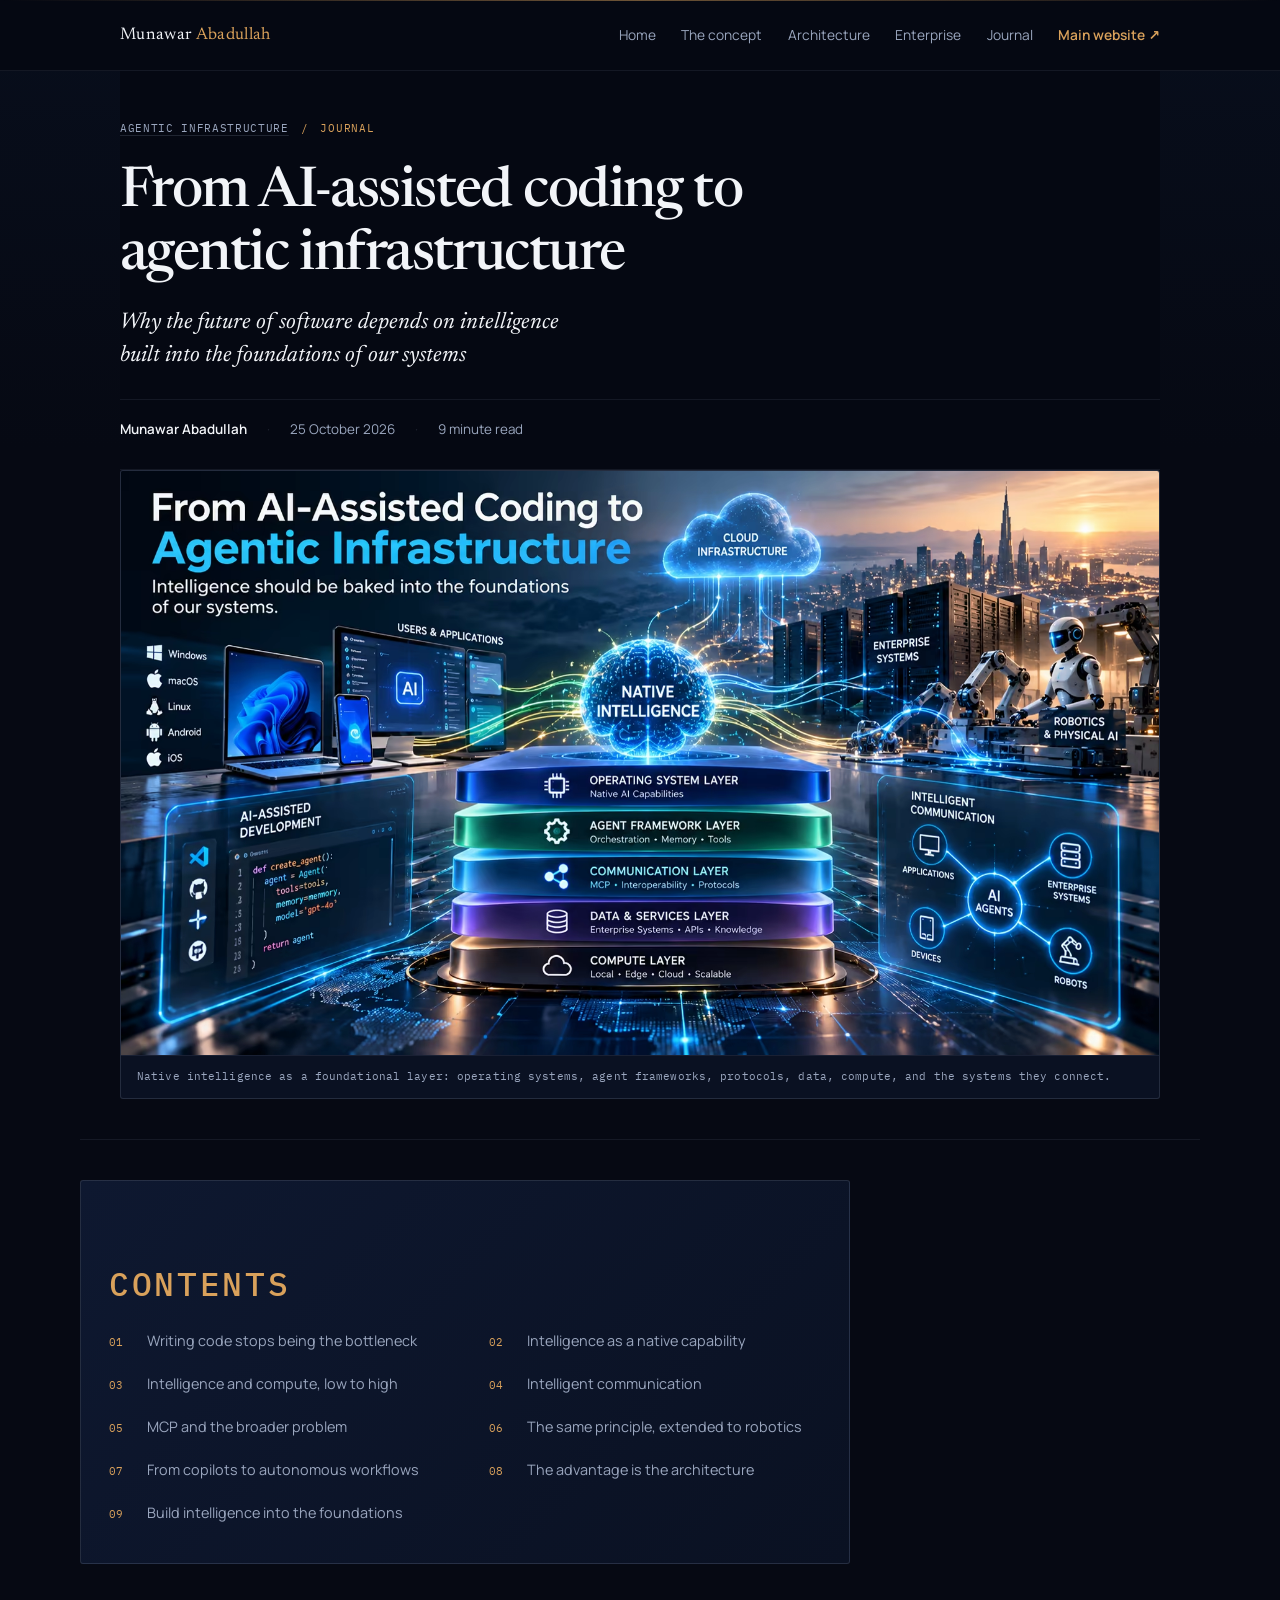
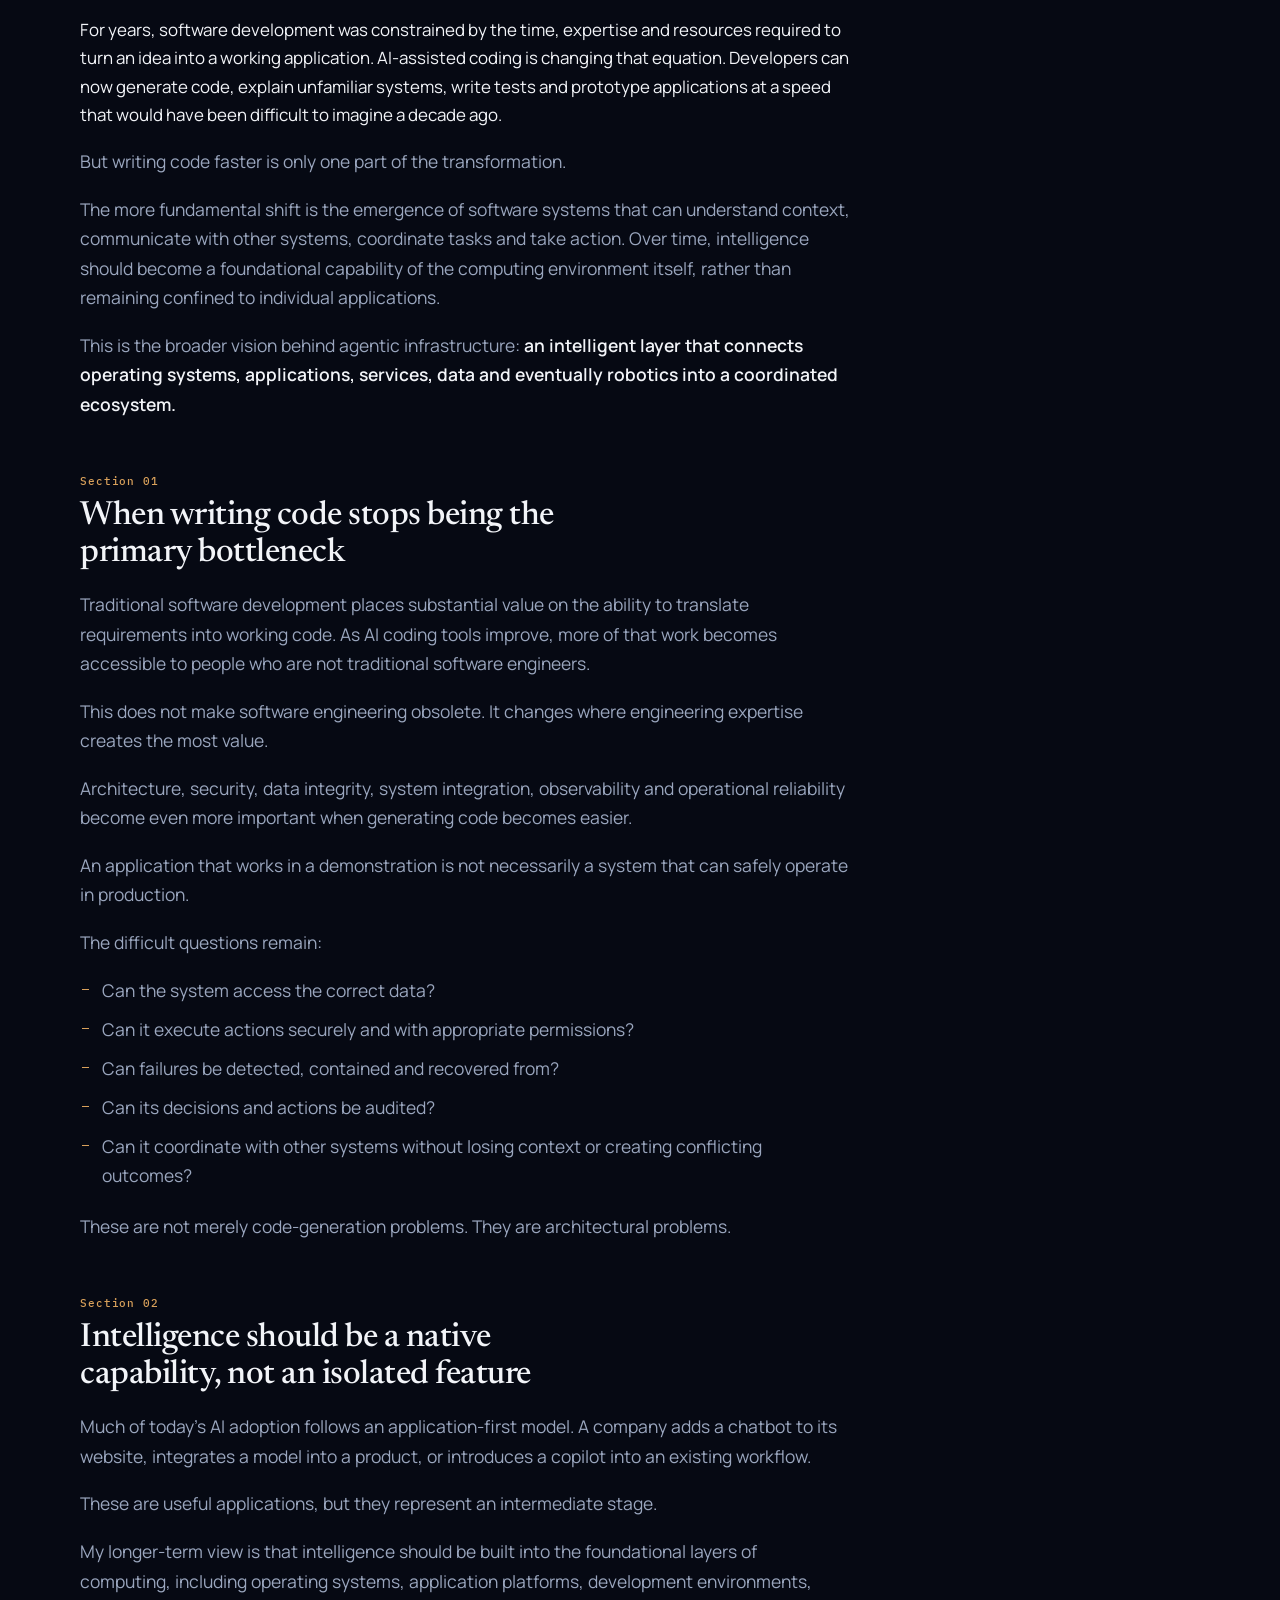
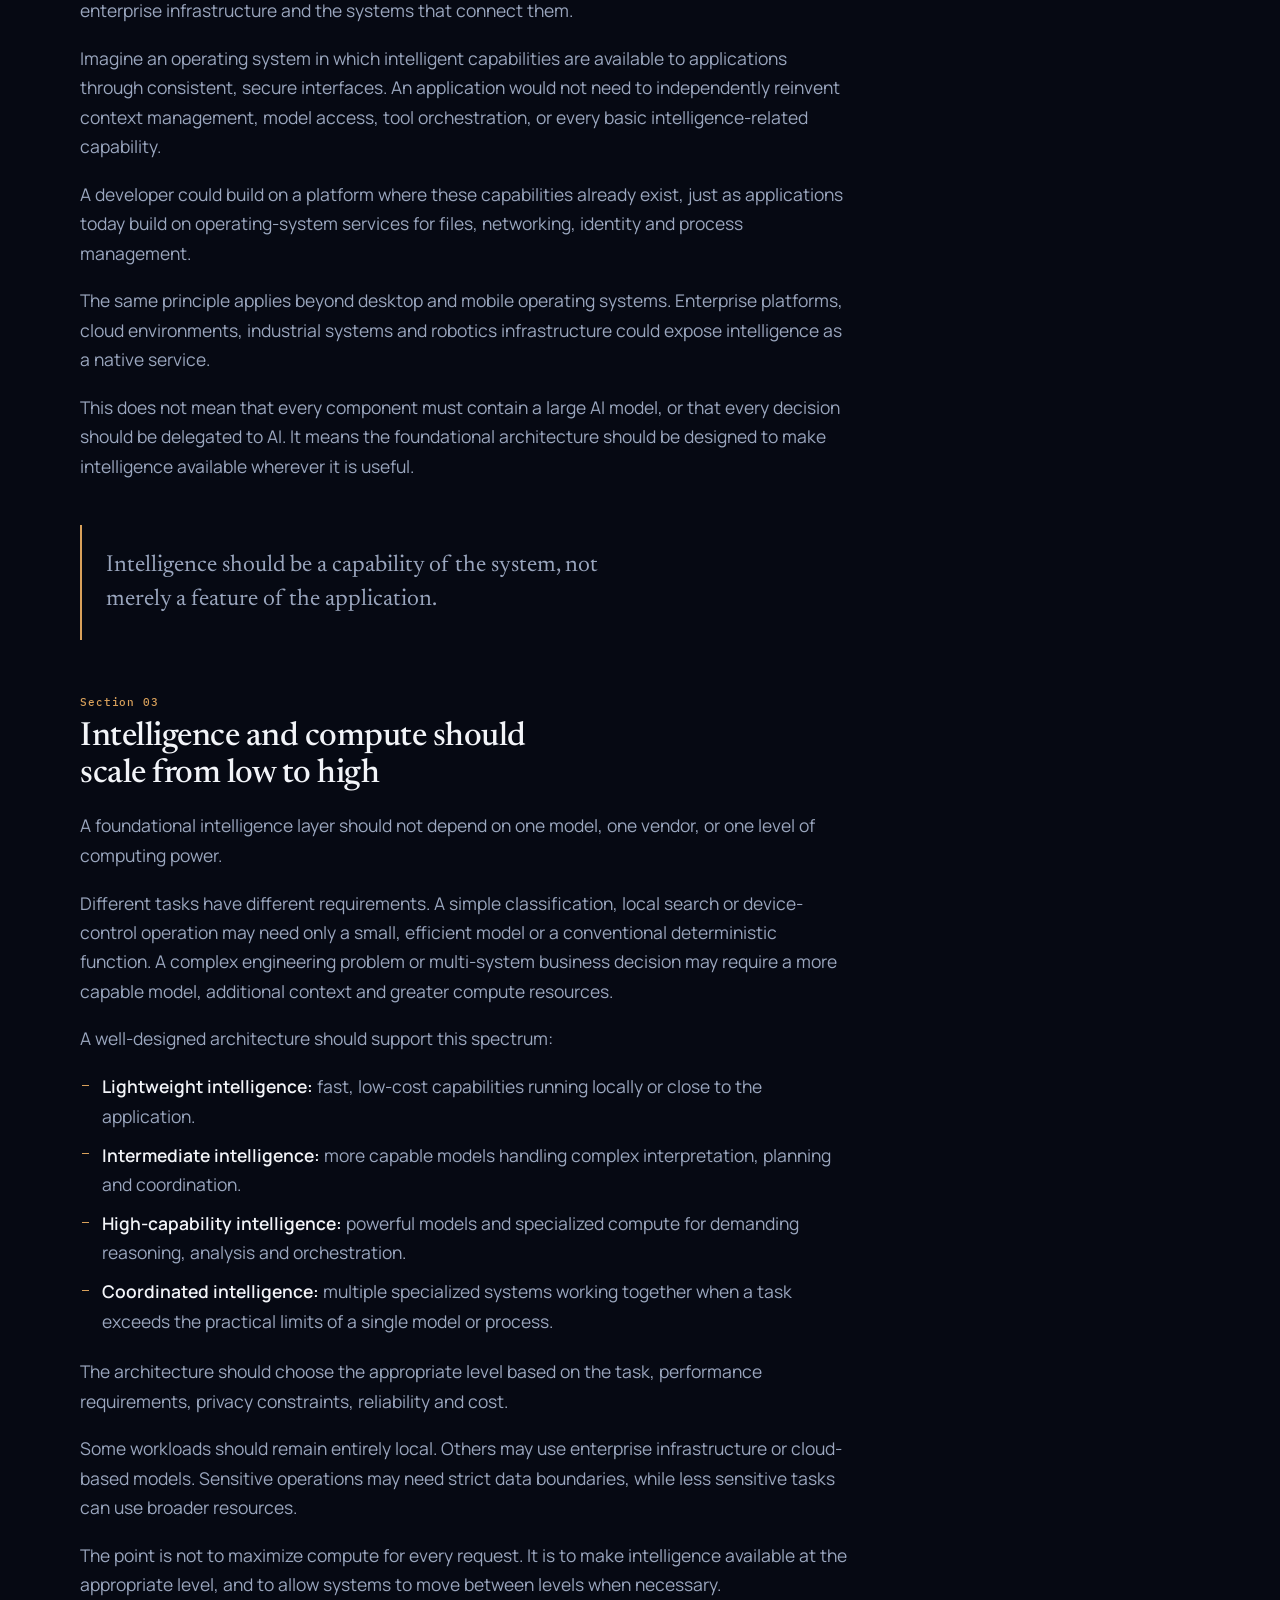
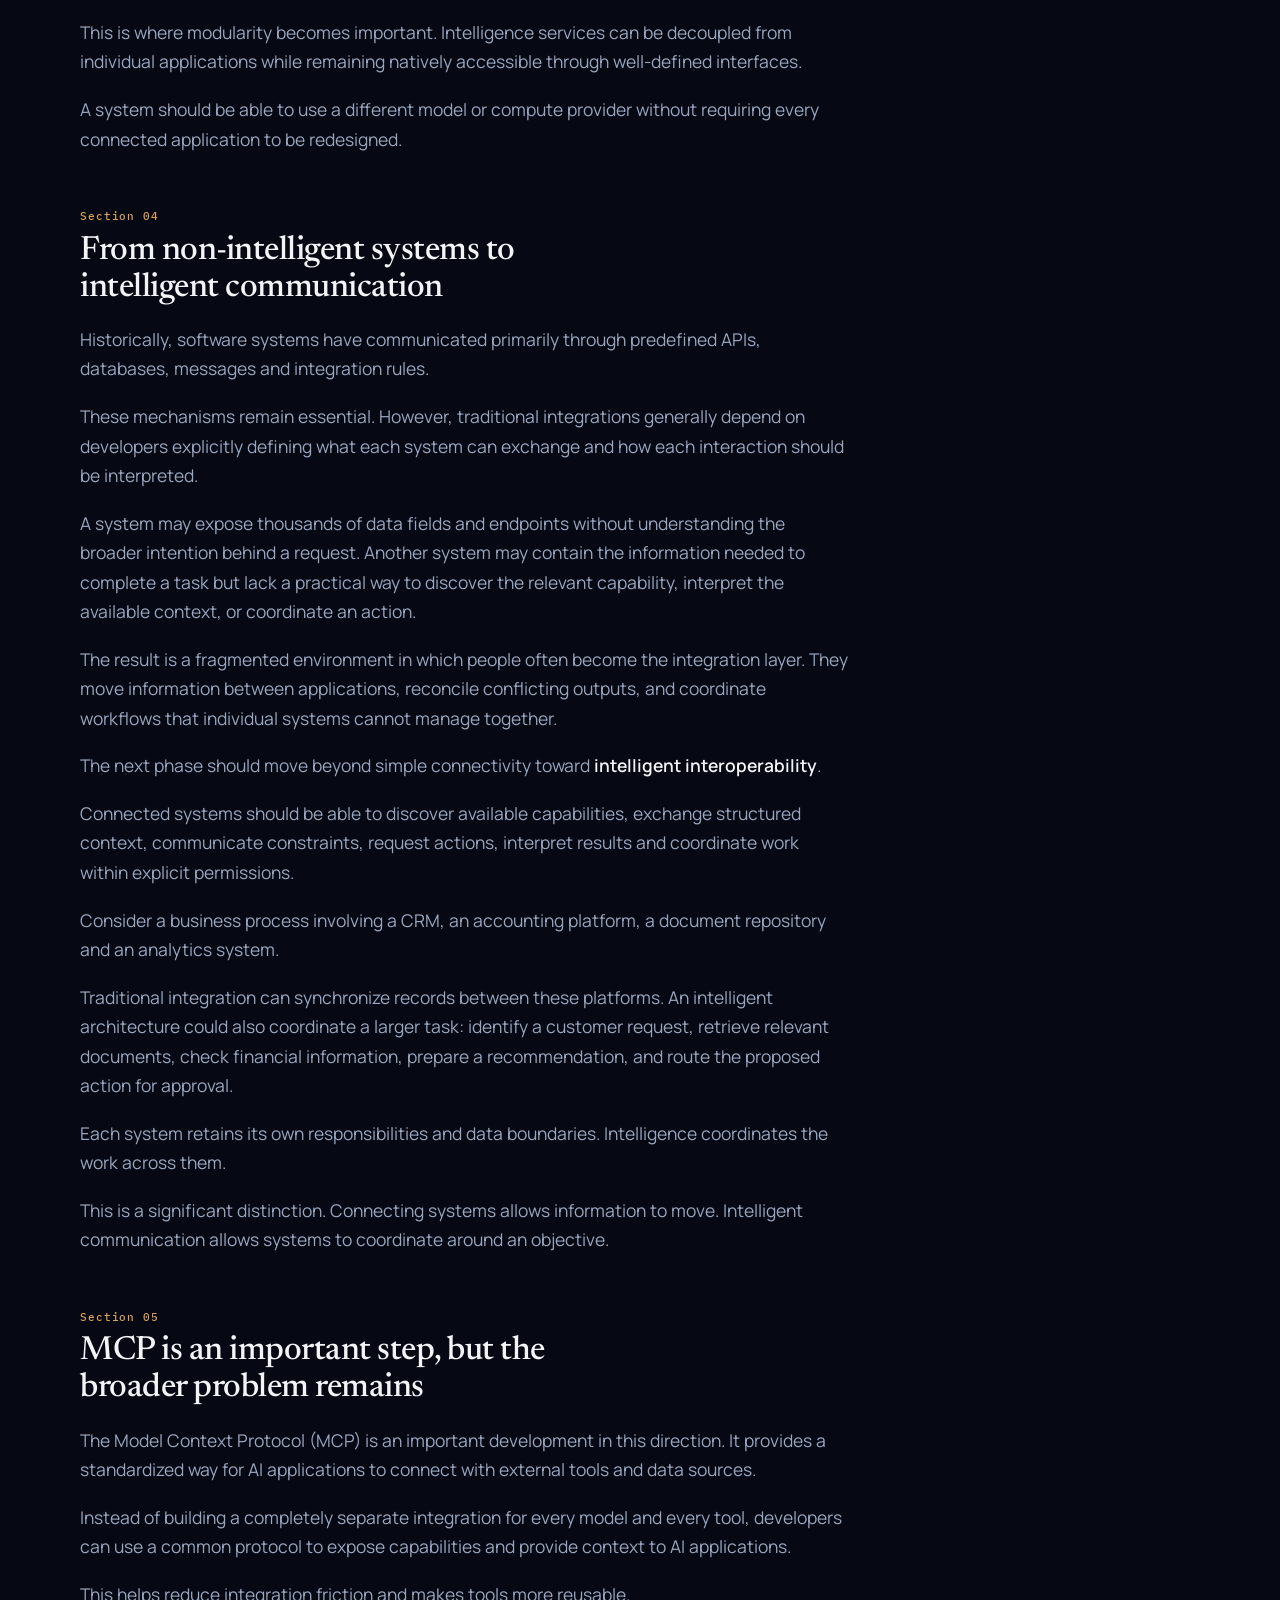
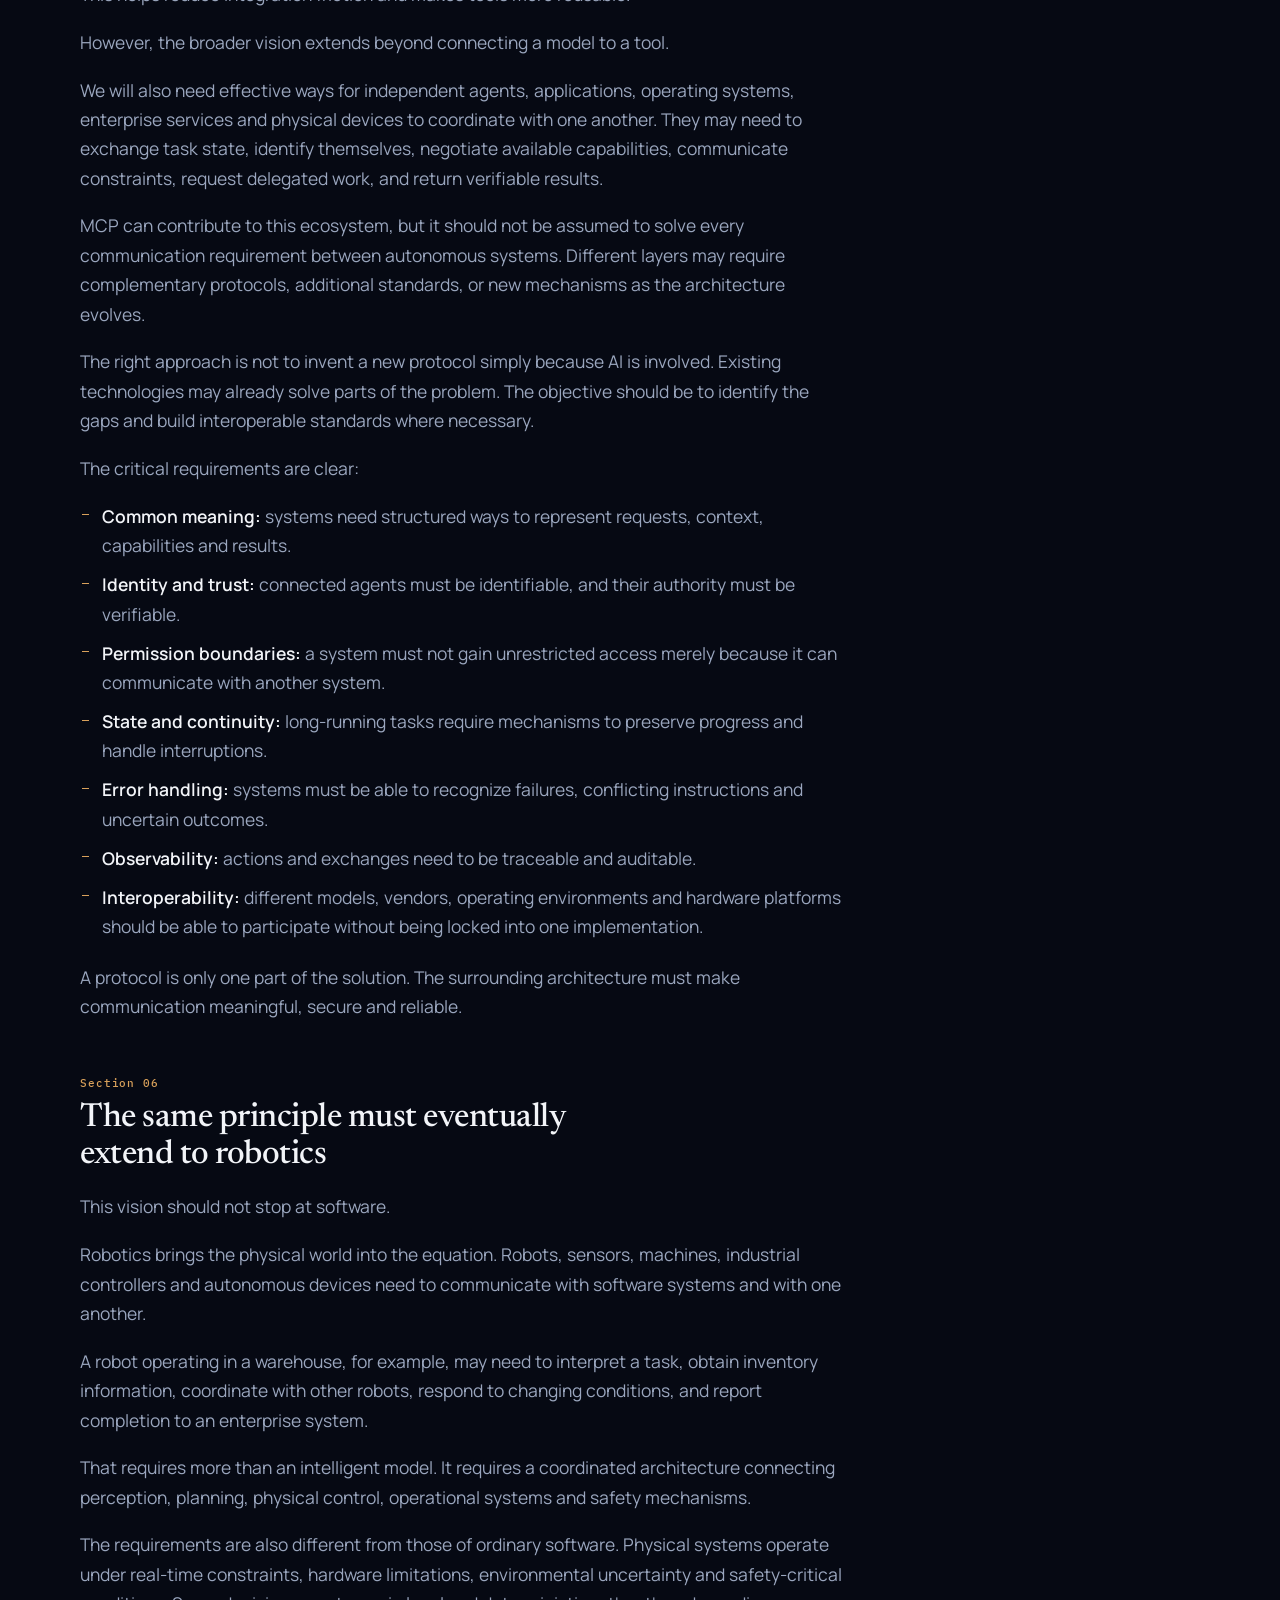
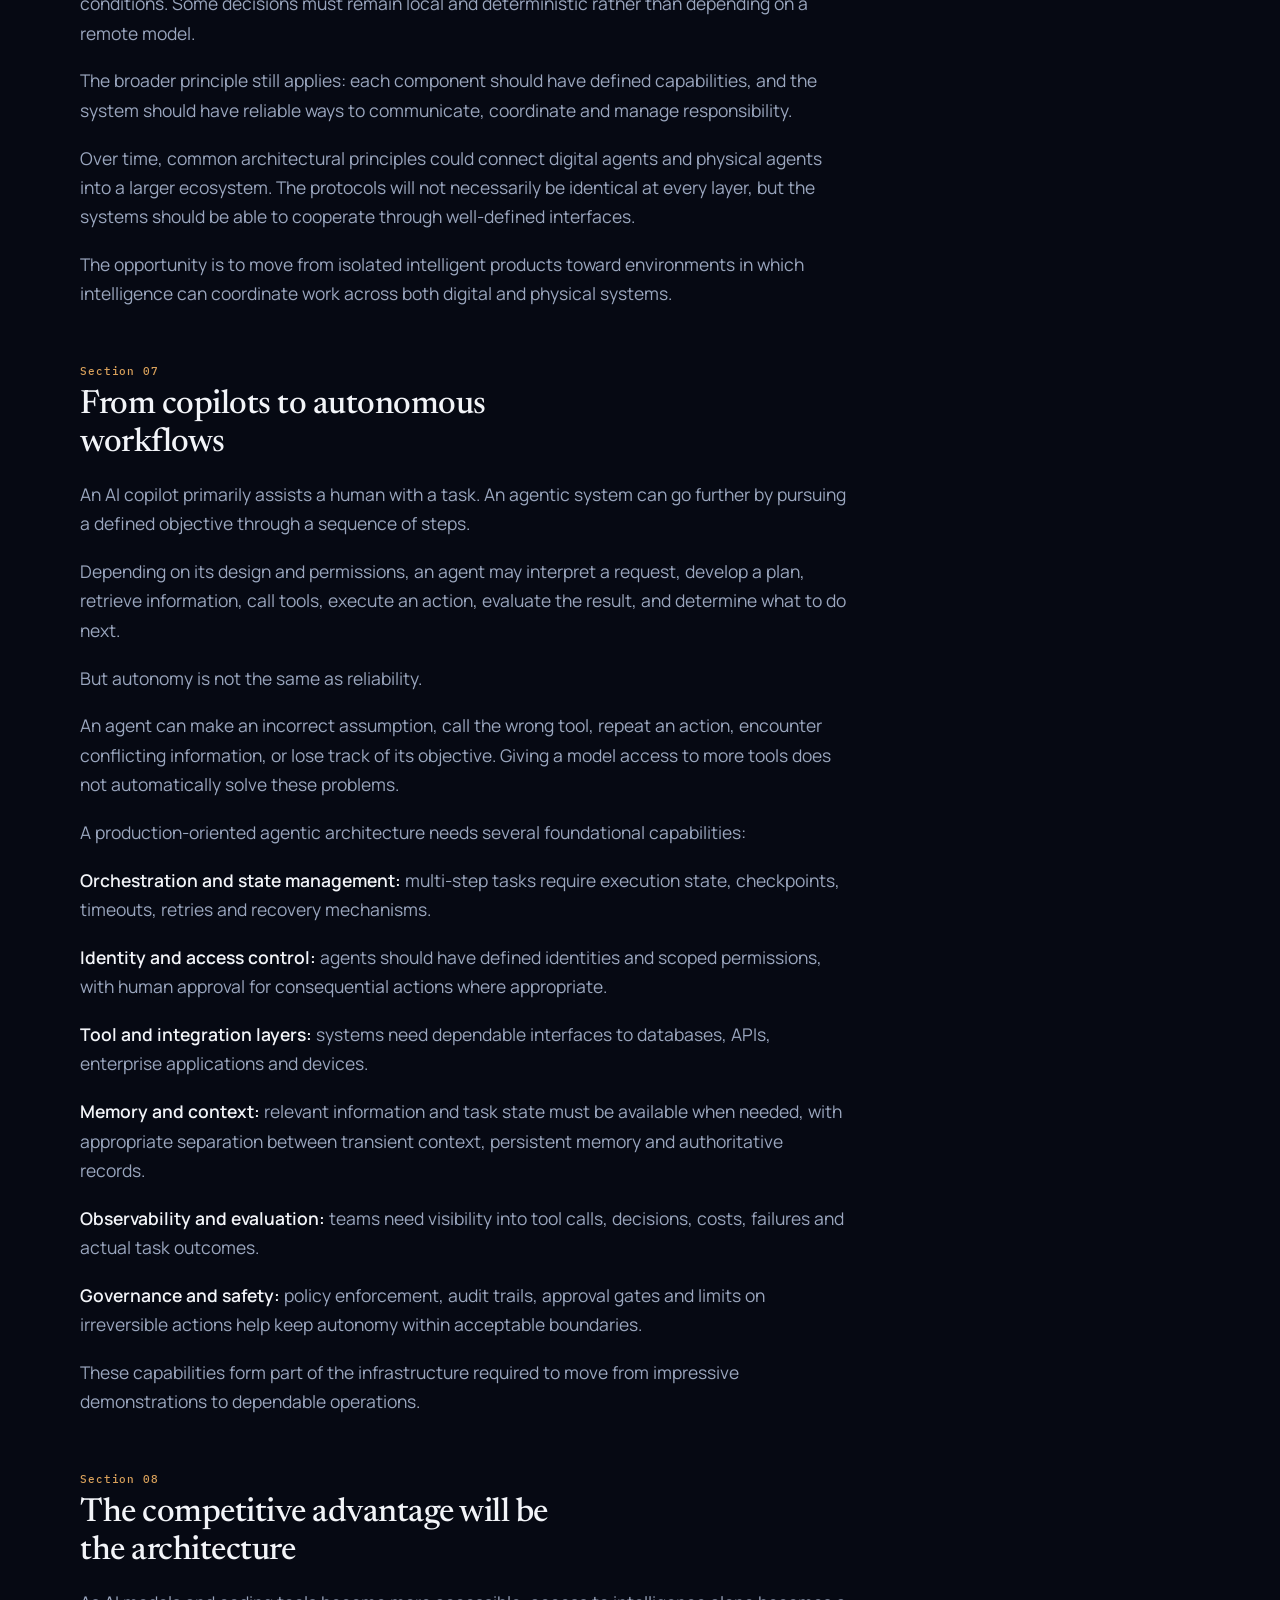
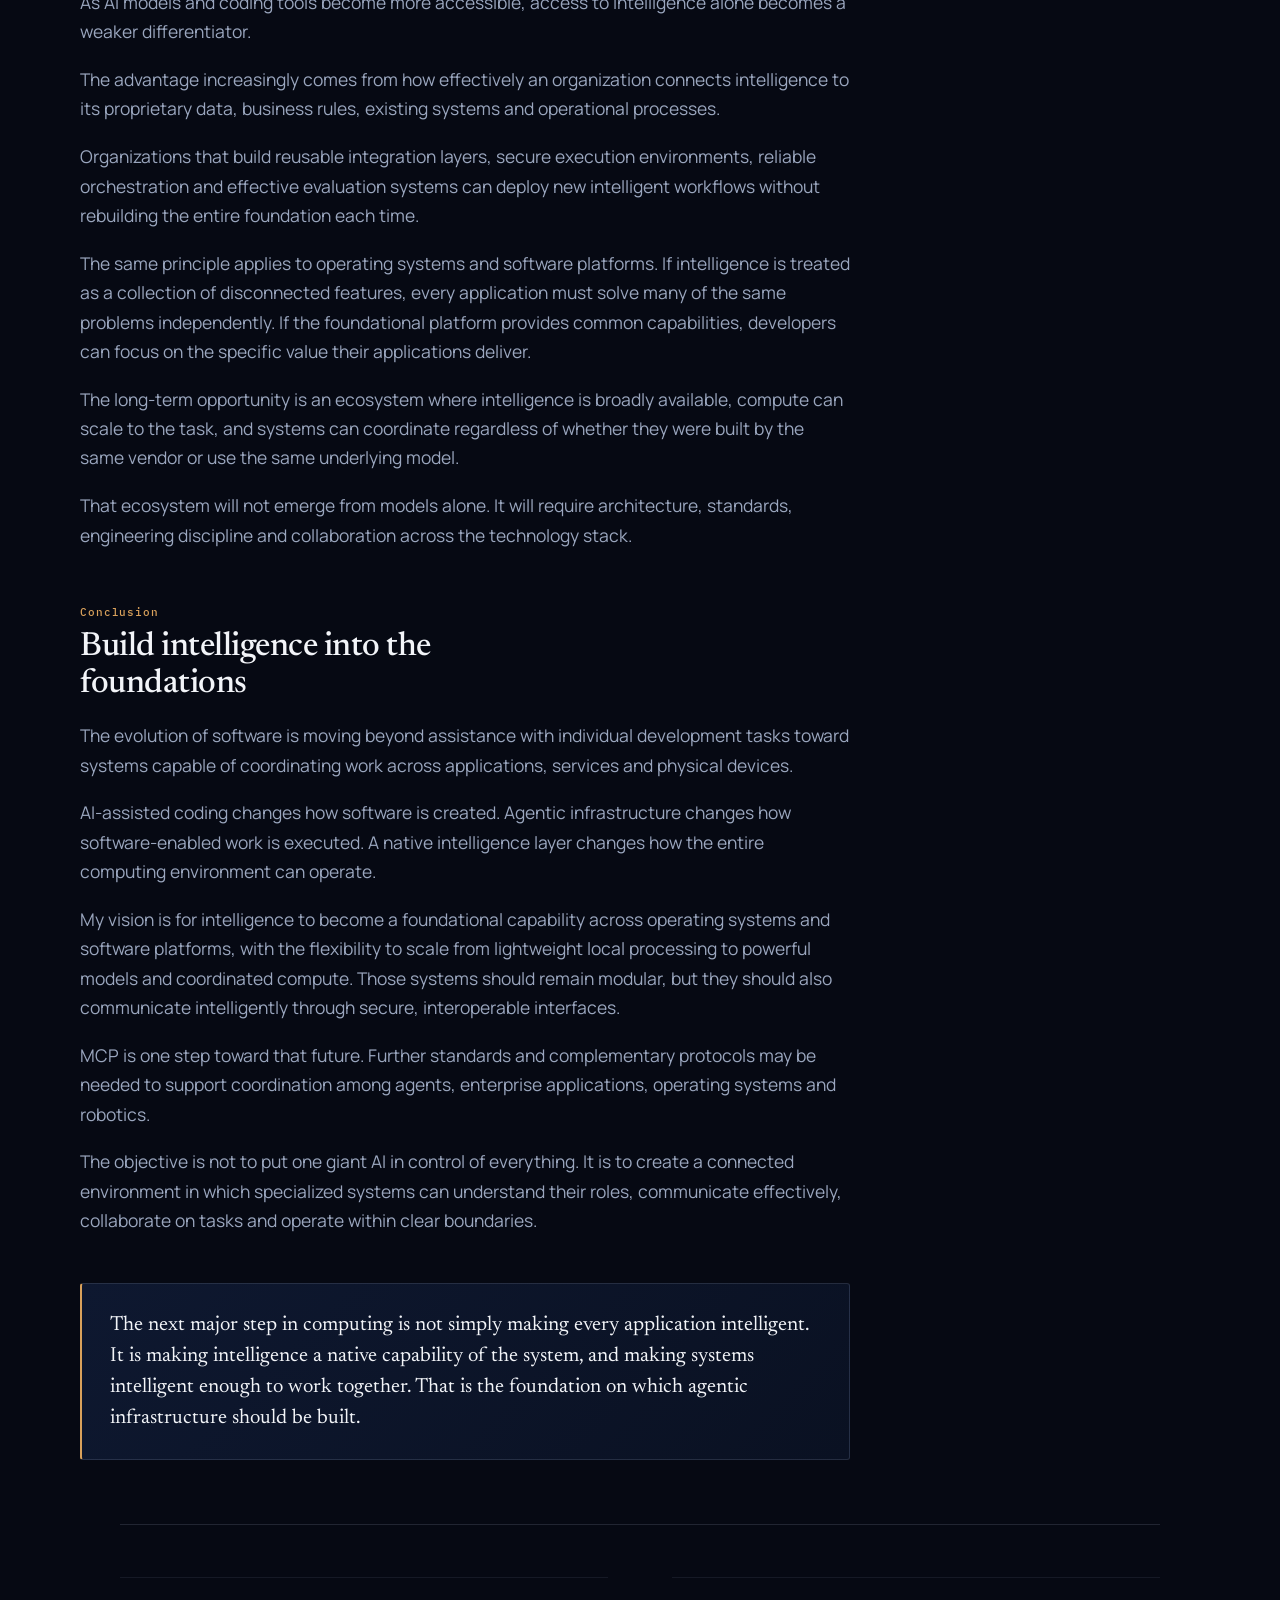
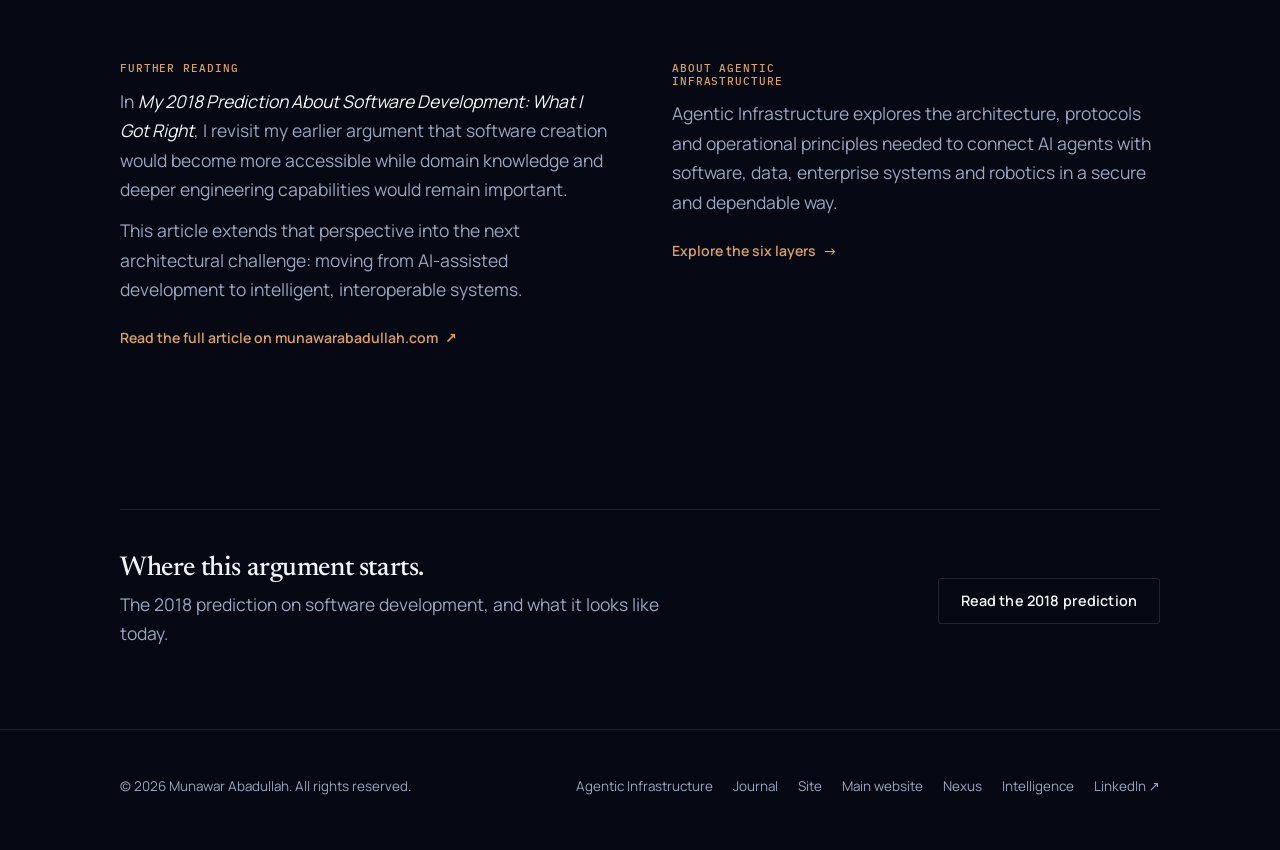
==== commit 2f3dc267: "Add social metadata to every page and serve AVIF with WebP fallback" ====
--- a/src/from-ai-assisted-coding-to-agentic-infrastructure/index.html
+++ b/src/from-ai-assisted-coding-to-agentic-infrastructure/index.html
@@ -11,6 +11,7 @@
   <meta name="keywords" content="agentic infrastructure, AI operating systems, intelligent interoperability, MCP, AI agents, robotics">
   <meta name="referrer" content="strict-origin-when-cross-origin">
   <link rel="canonical" href="https://munawarabadullah.github.io/agentic-infrastructure/from-ai-assisted-coding-to-agentic-infrastructure/">
+  <link rel="preload" as="image" type="image/avif" imagesrcset="../assets/images/agentic-infrastructure-intelligence-everywhere-800.avif 800w, ../assets/images/agentic-infrastructure-intelligence-everywhere-1672.avif 1672w" imagesizes="(max-width: 900px) 100vw, 1120px">
   <link rel="icon" href="../favicon.ico" sizes="16x16 32x32">
   <link rel="icon" type="image/png" href="../favicon.png" sizes="32x32">
 
@@ -38,6 +39,7 @@
   <meta name="twitter:title" content="From AI-Assisted Coding to Agentic Infrastructure">
   <meta name="twitter:description" content="Why the future of software depends on intelligence built into the foundations of our systems.">
   <meta name="twitter:image" content="https://munawarabadullah.github.io/agentic-infrastructure/assets/images/agentic-infrastructure-intelligence-everywhere-1672.webp">
+  <meta name="twitter:image:alt" content="Diagram of the agentic infrastructure stack: native intelligence connecting operating systems, agent frameworks, protocols, data, compute, applications, enterprise systems and robotics.">
 
   <title>From AI-Assisted Coding to Agentic Infrastructure</title>
 
@@ -78,7 +80,8 @@
       border:1px solid var(--line);border-radius:3px;
       overflow:hidden;background:var(--ink-2);
     }
-    .lede-figure img{display:block;width:100%;height:auto}
+    .lede-figure picture{display:block}
+.lede-figure img{display:block;width:100%;height:auto}
     .lede-figure figcaption{
       font-family:var(--mono);font-size:.7rem;line-height:1.6;
       letter-spacing:.01em;color:var(--muted);
@@ -285,13 +288,18 @@
         </header>
 
         <figure class="lede-figure">
-          <img
-            src="../assets/images/agentic-infrastructure-intelligence-everywhere-1672.webp"
-            srcset="../assets/images/agentic-infrastructure-intelligence-everywhere-800.webp 800w, ../assets/images/agentic-infrastructure-intelligence-everywhere-1672.webp 1672w"
-            sizes="(max-width: 900px) 100vw, 1120px"
-            width="1672" height="941"
-            alt="Diagram of the agentic infrastructure stack. Native intelligence sits above five layers: operating system, agent framework, communication, data and services, and compute. AI-assisted development, users and applications, enterprise systems, cloud infrastructure, robotics and intelligent communication connect around them."
-            fetchpriority="high" decoding="async">
+          <picture>
+            <source type="image/avif"
+                    srcset="../assets/images/agentic-infrastructure-intelligence-everywhere-800.avif 800w, ../assets/images/agentic-infrastructure-intelligence-everywhere-1672.avif 1672w"
+                    sizes="(max-width: 900px) 100vw, 1120px">
+            <img
+              src="../assets/images/agentic-infrastructure-intelligence-everywhere-1672.webp"
+              srcset="../assets/images/agentic-infrastructure-intelligence-everywhere-800.webp 800w, ../assets/images/agentic-infrastructure-intelligence-everywhere-1672.webp 1672w"
+              sizes="(max-width: 900px) 100vw, 1120px"
+              width="1672" height="941"
+              alt="Diagram of the agentic infrastructure stack. Native intelligence sits above five layers: operating system, agent framework, communication, data and services, and compute. AI-assisted development, users and applications, enterprise systems, cloud infrastructure, robotics and intelligent communication connect around them."
+              fetchpriority="high" decoding="async">
+          </picture>
           <figcaption>Native intelligence as a foundational layer: operating systems, agent frameworks, protocols, data, compute, and the systems they connect.</figcaption>
         </figure>
       </div>
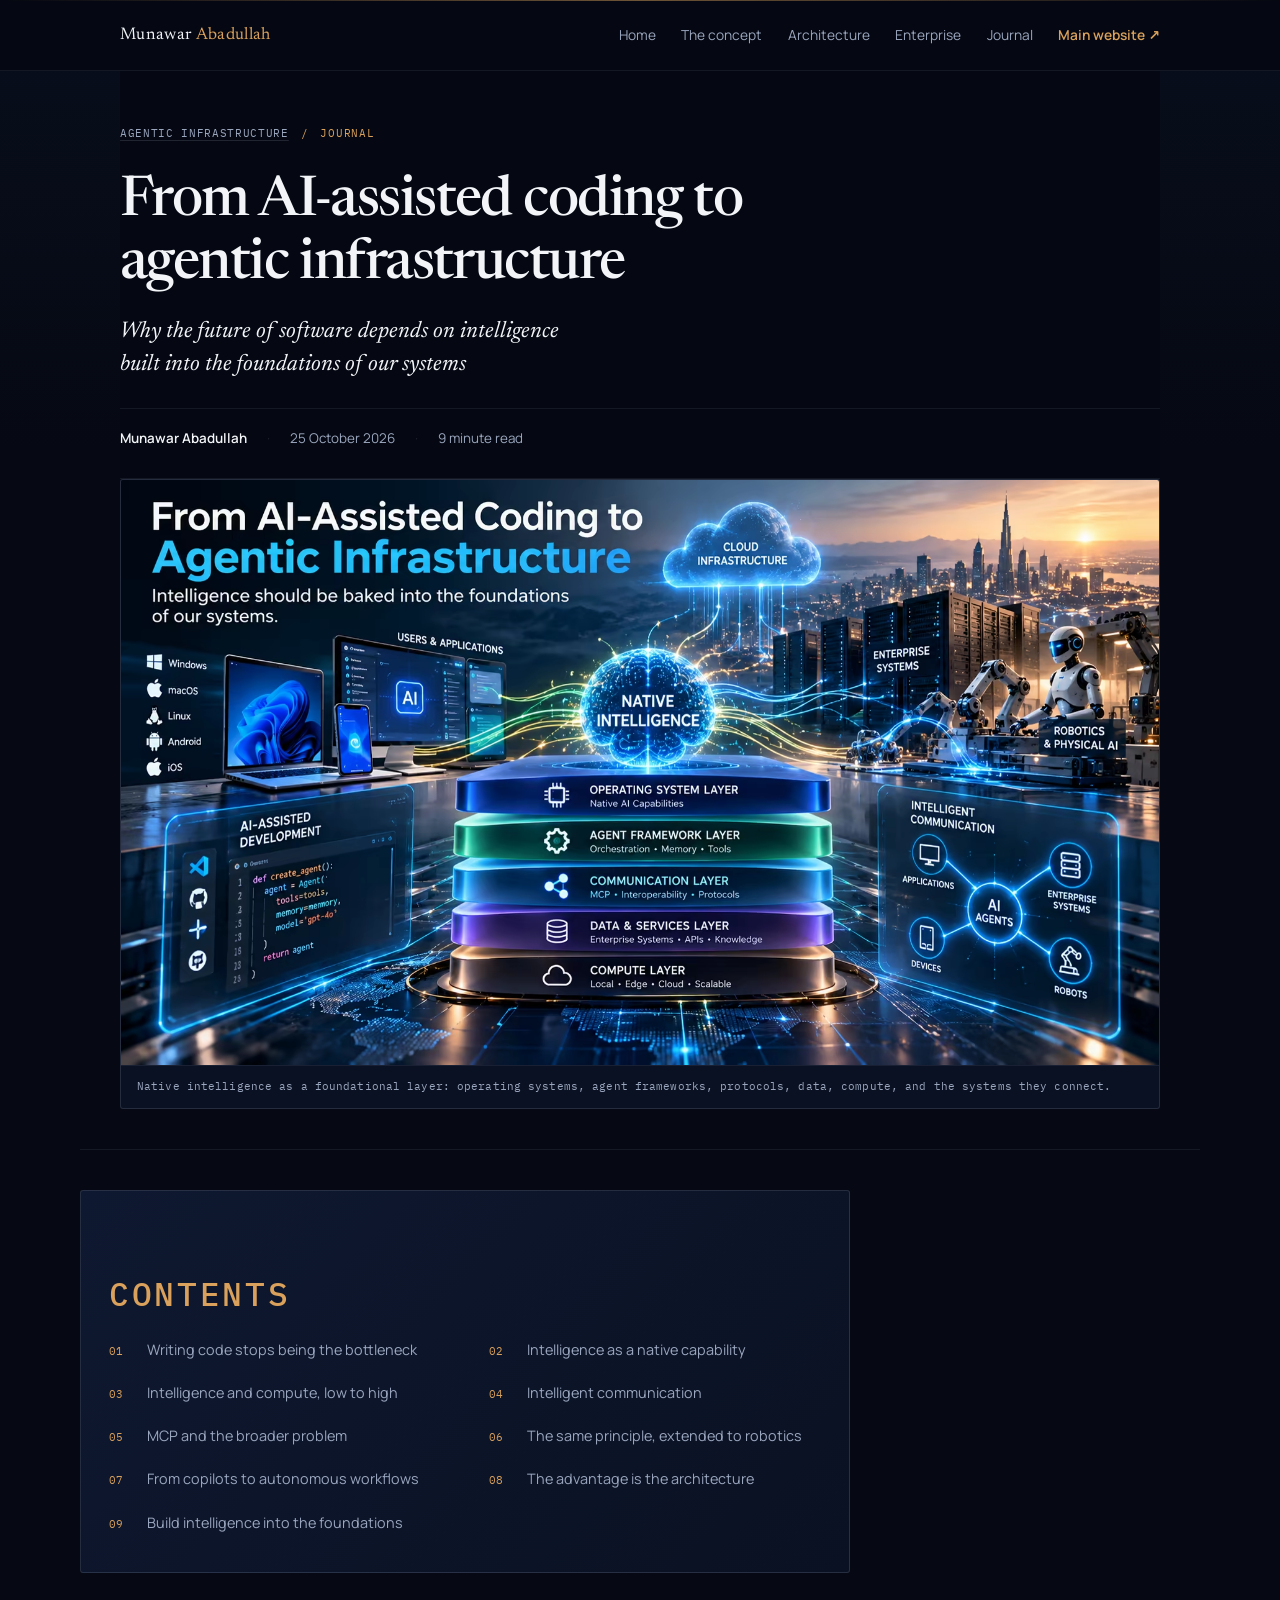
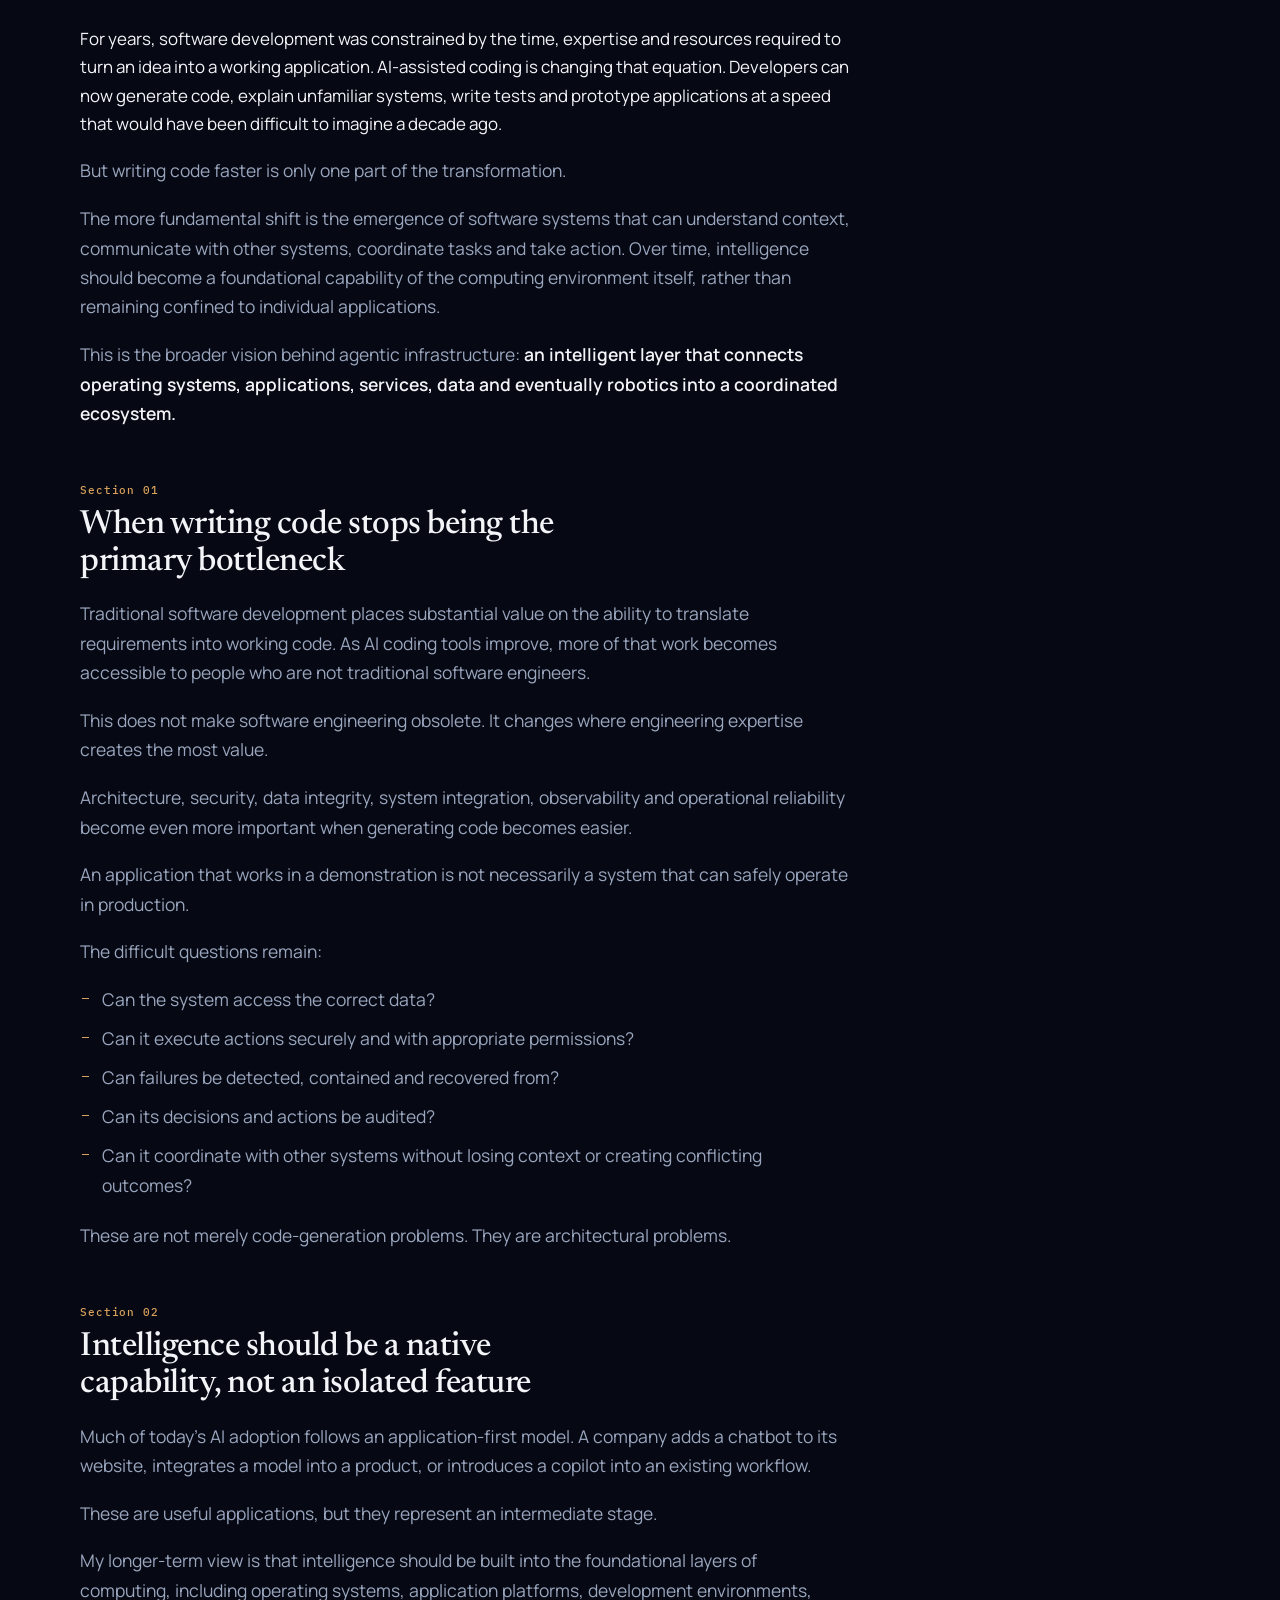
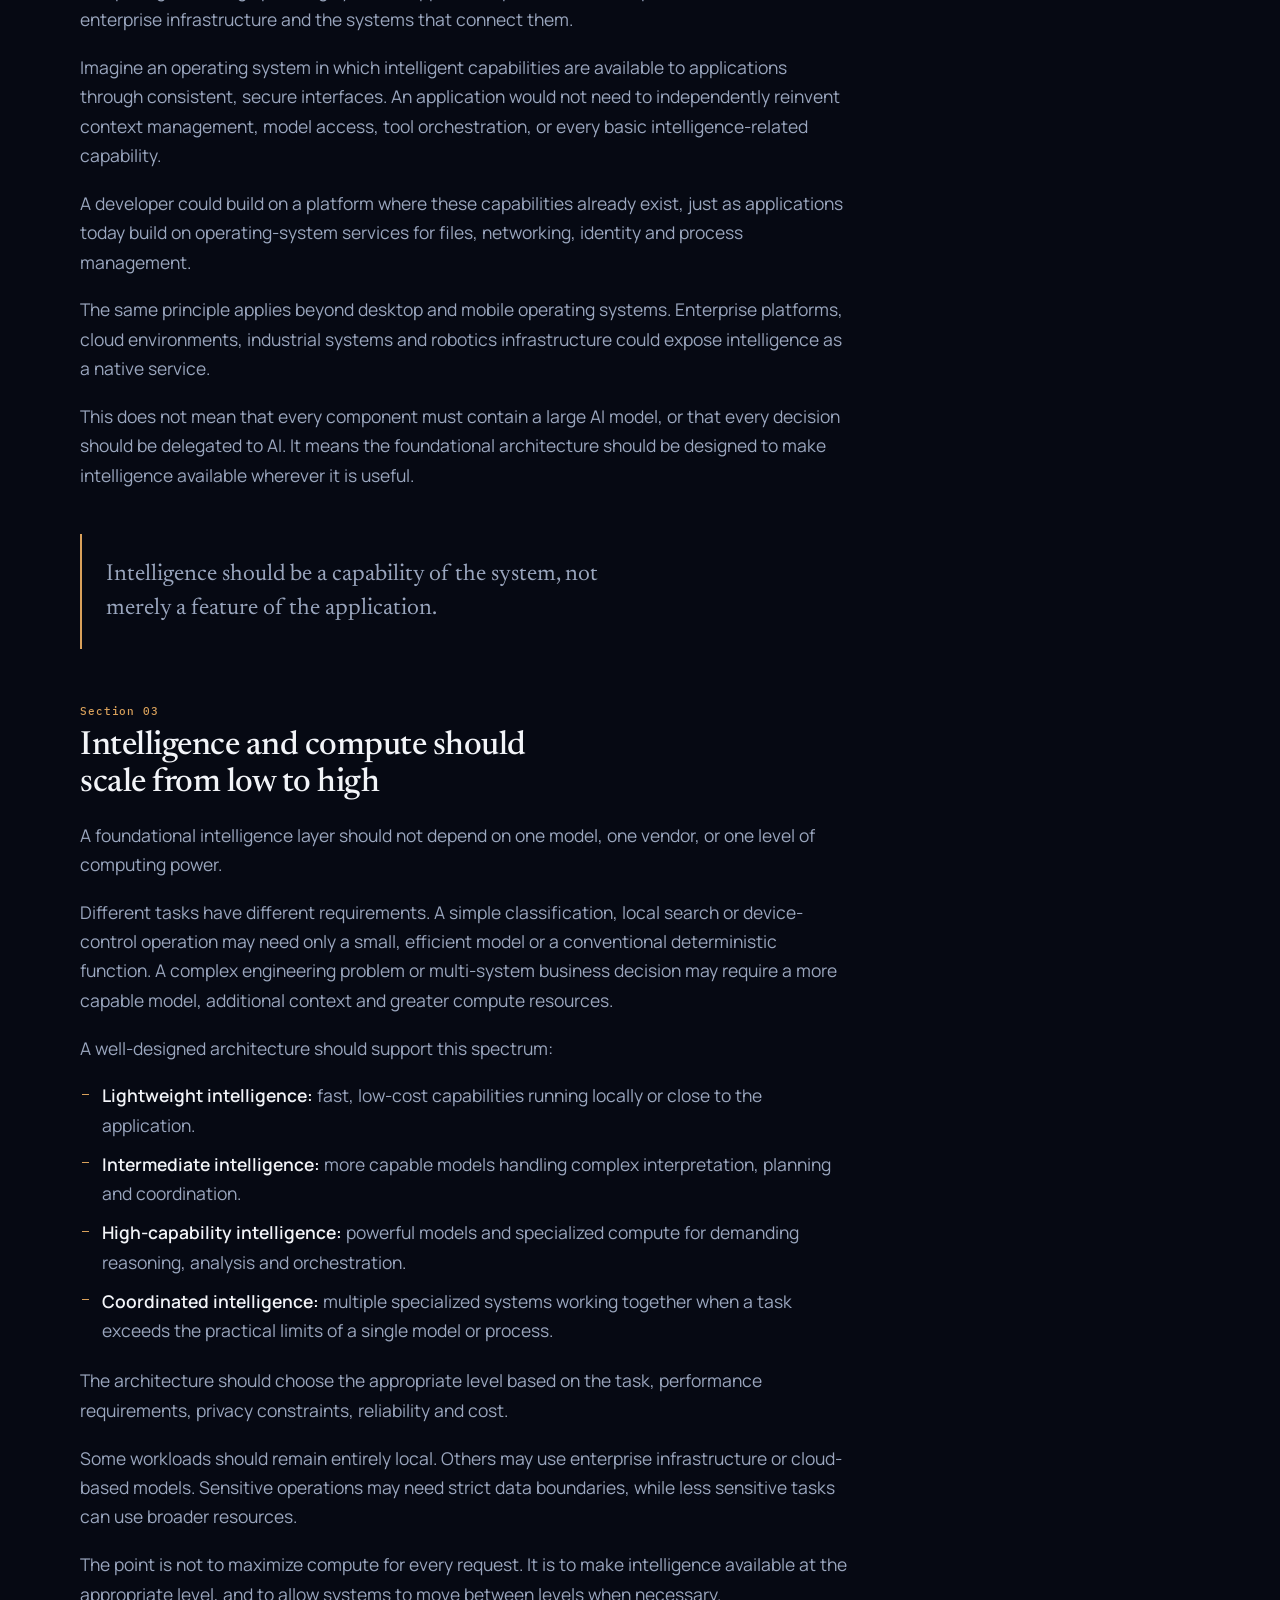
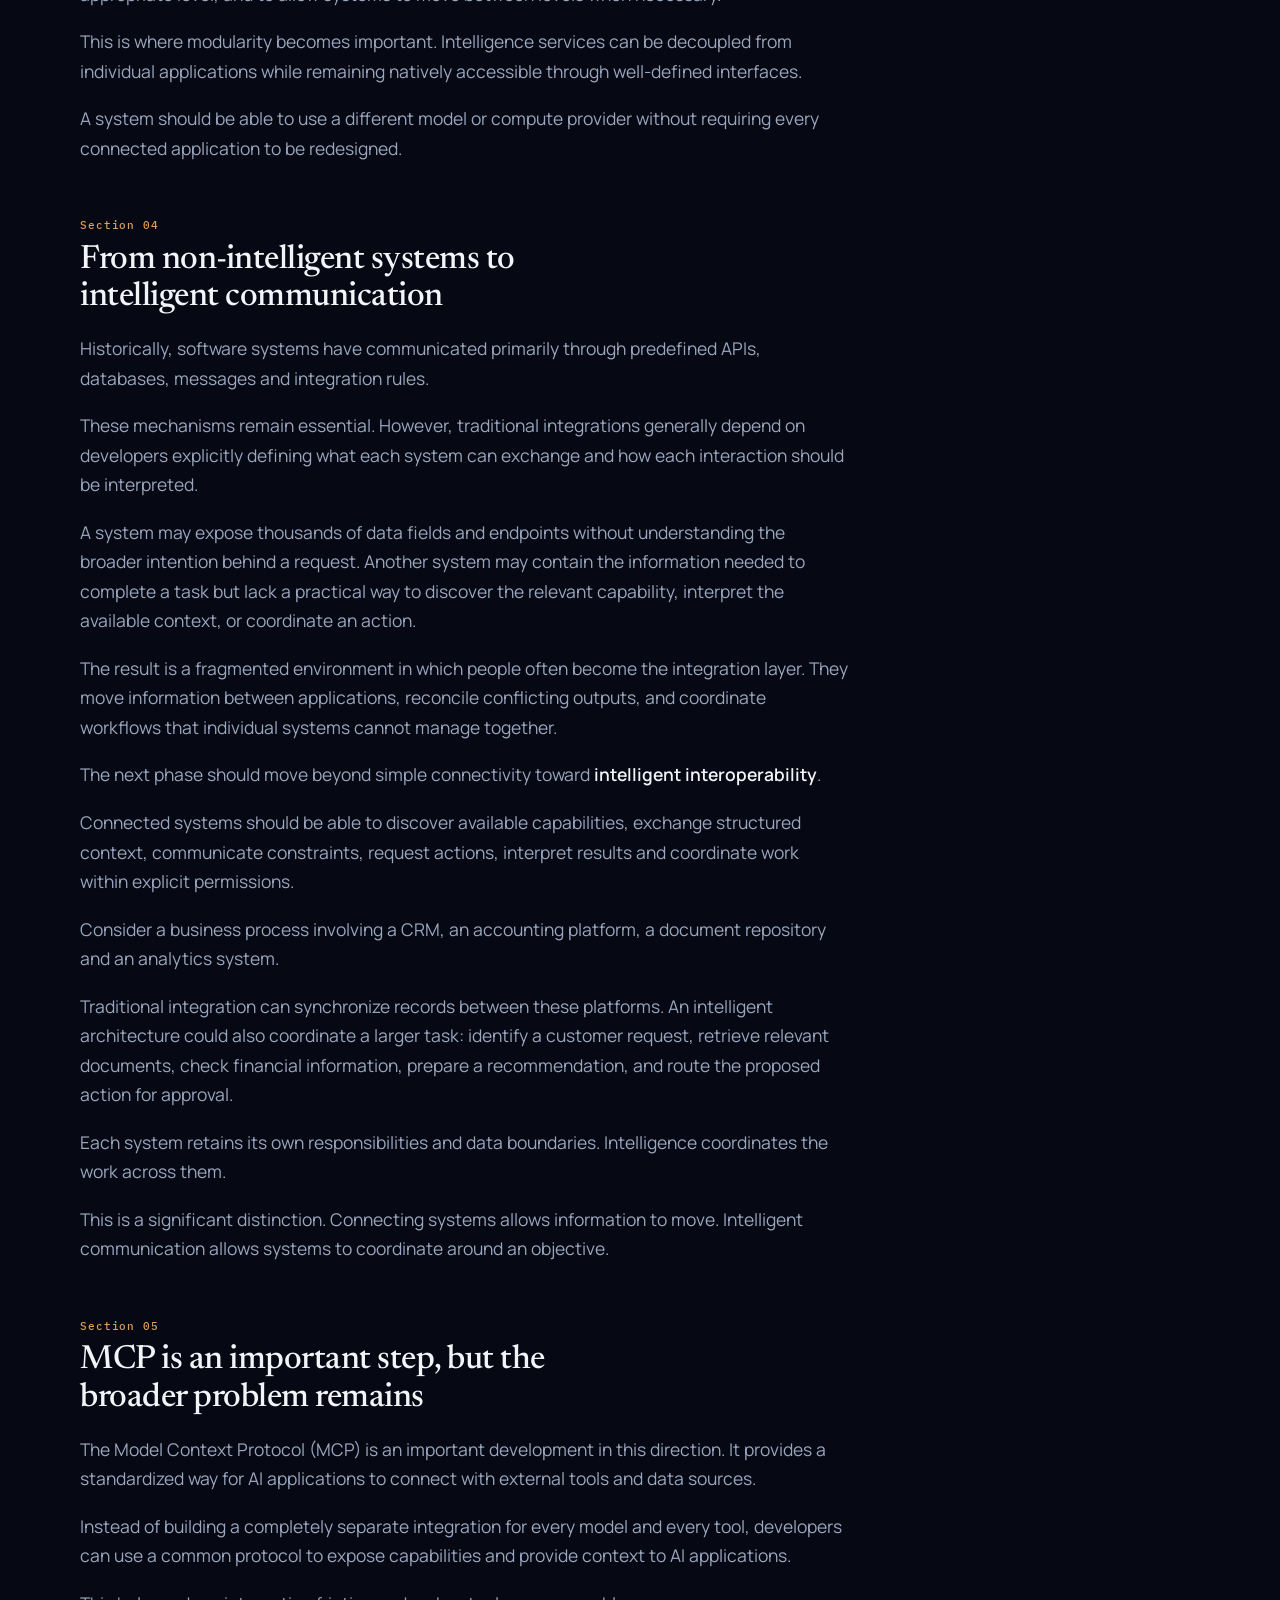
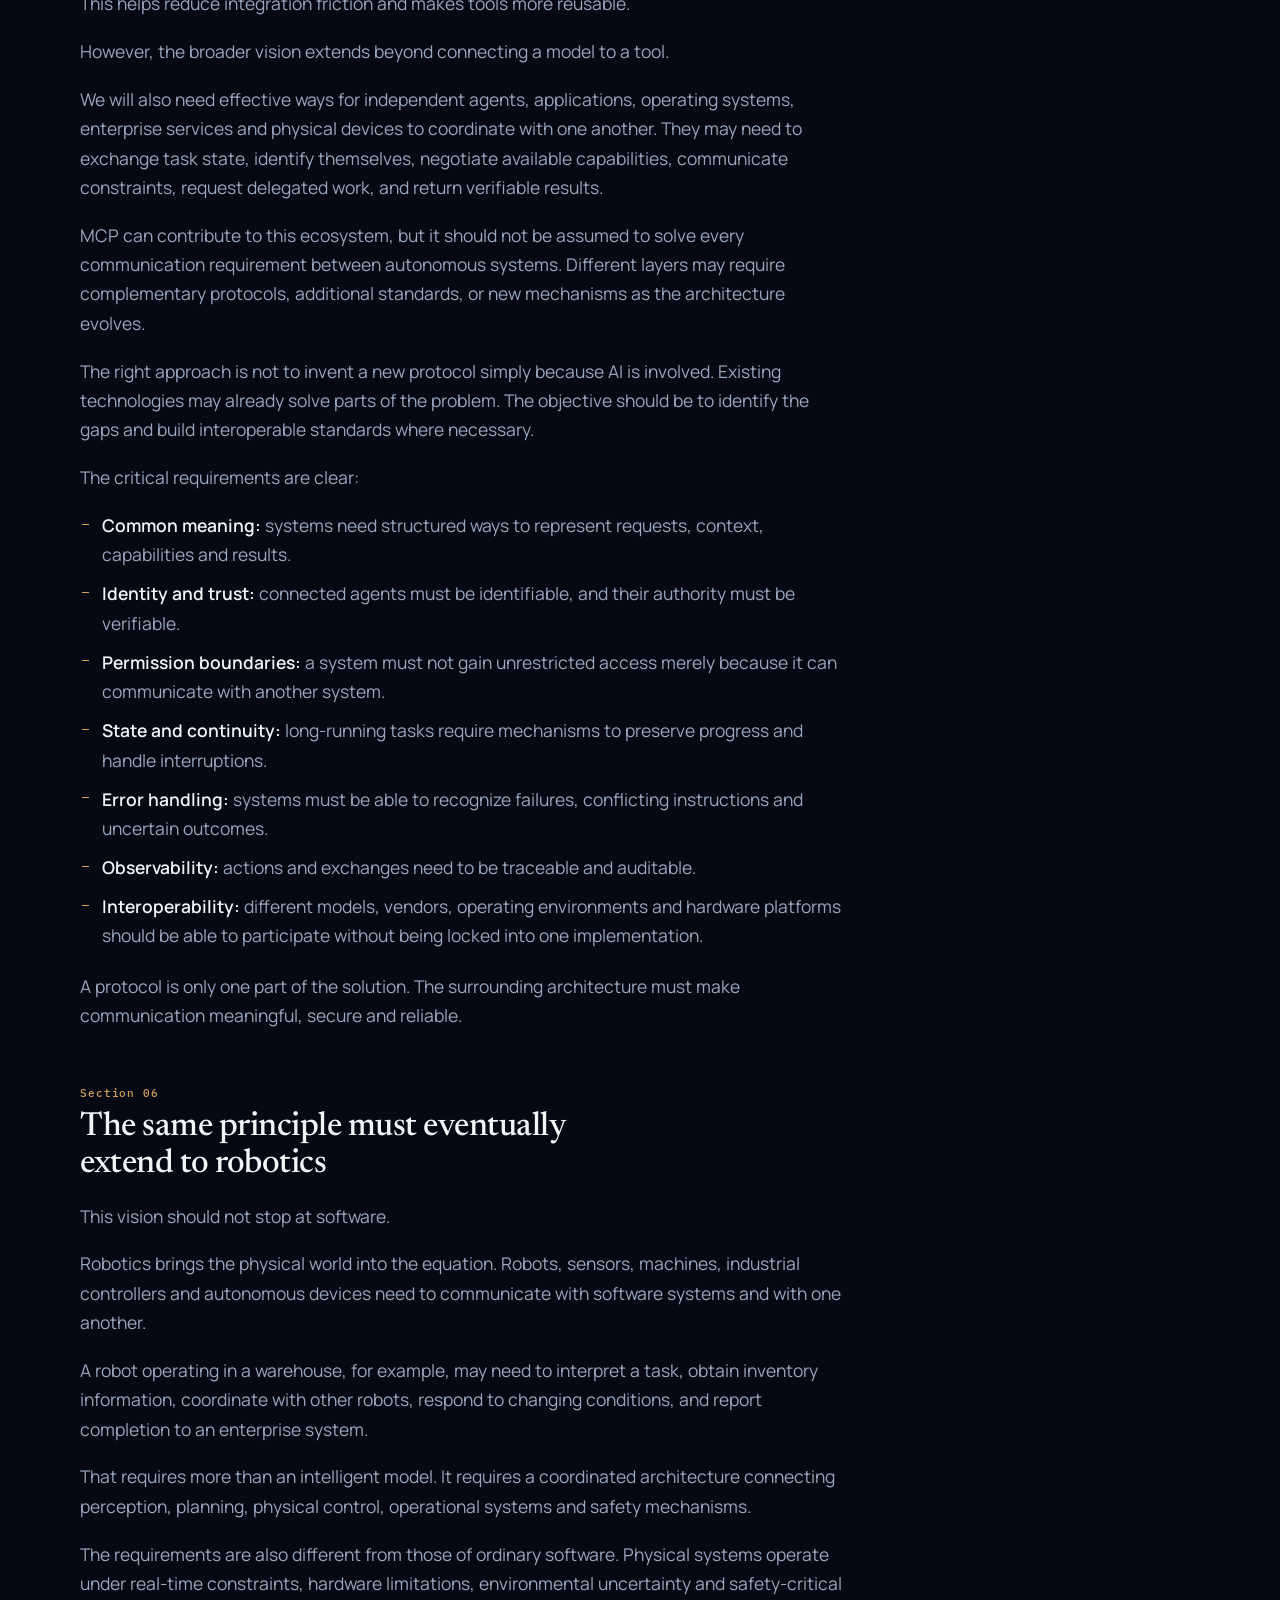
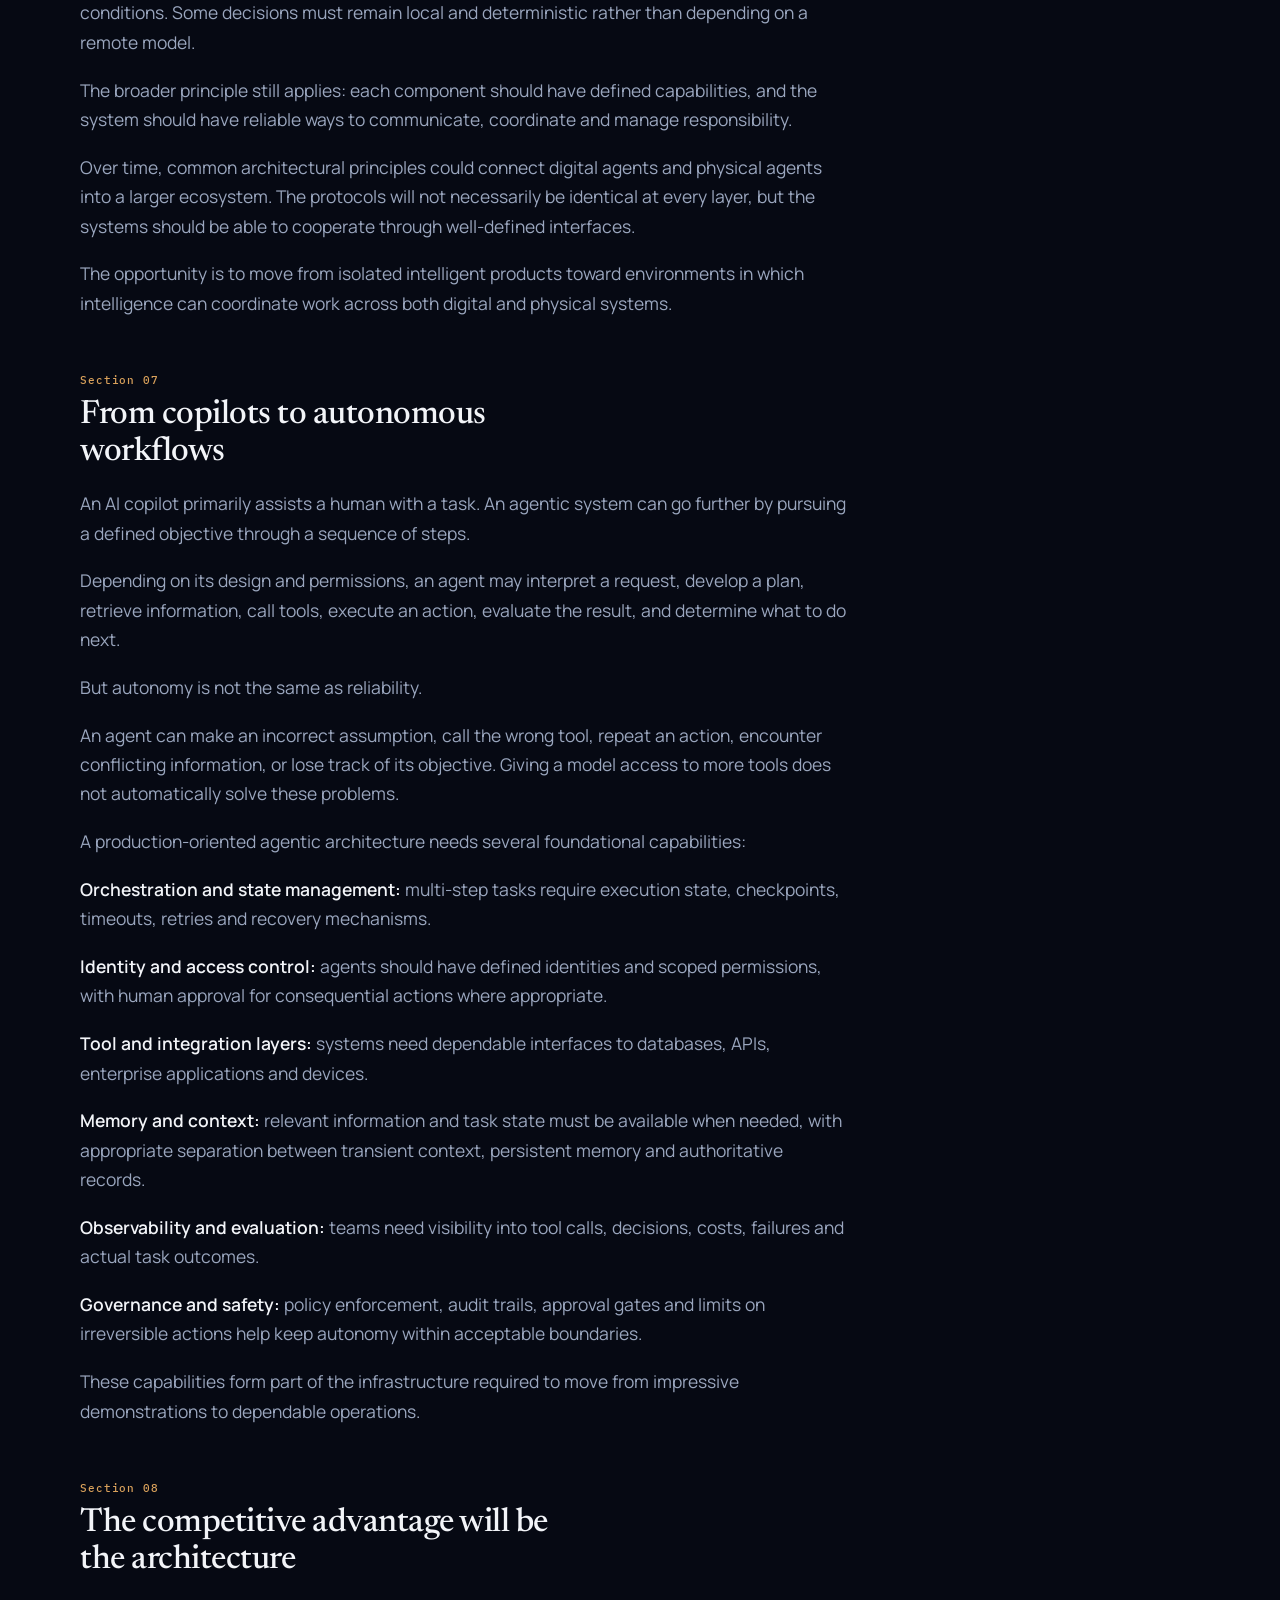
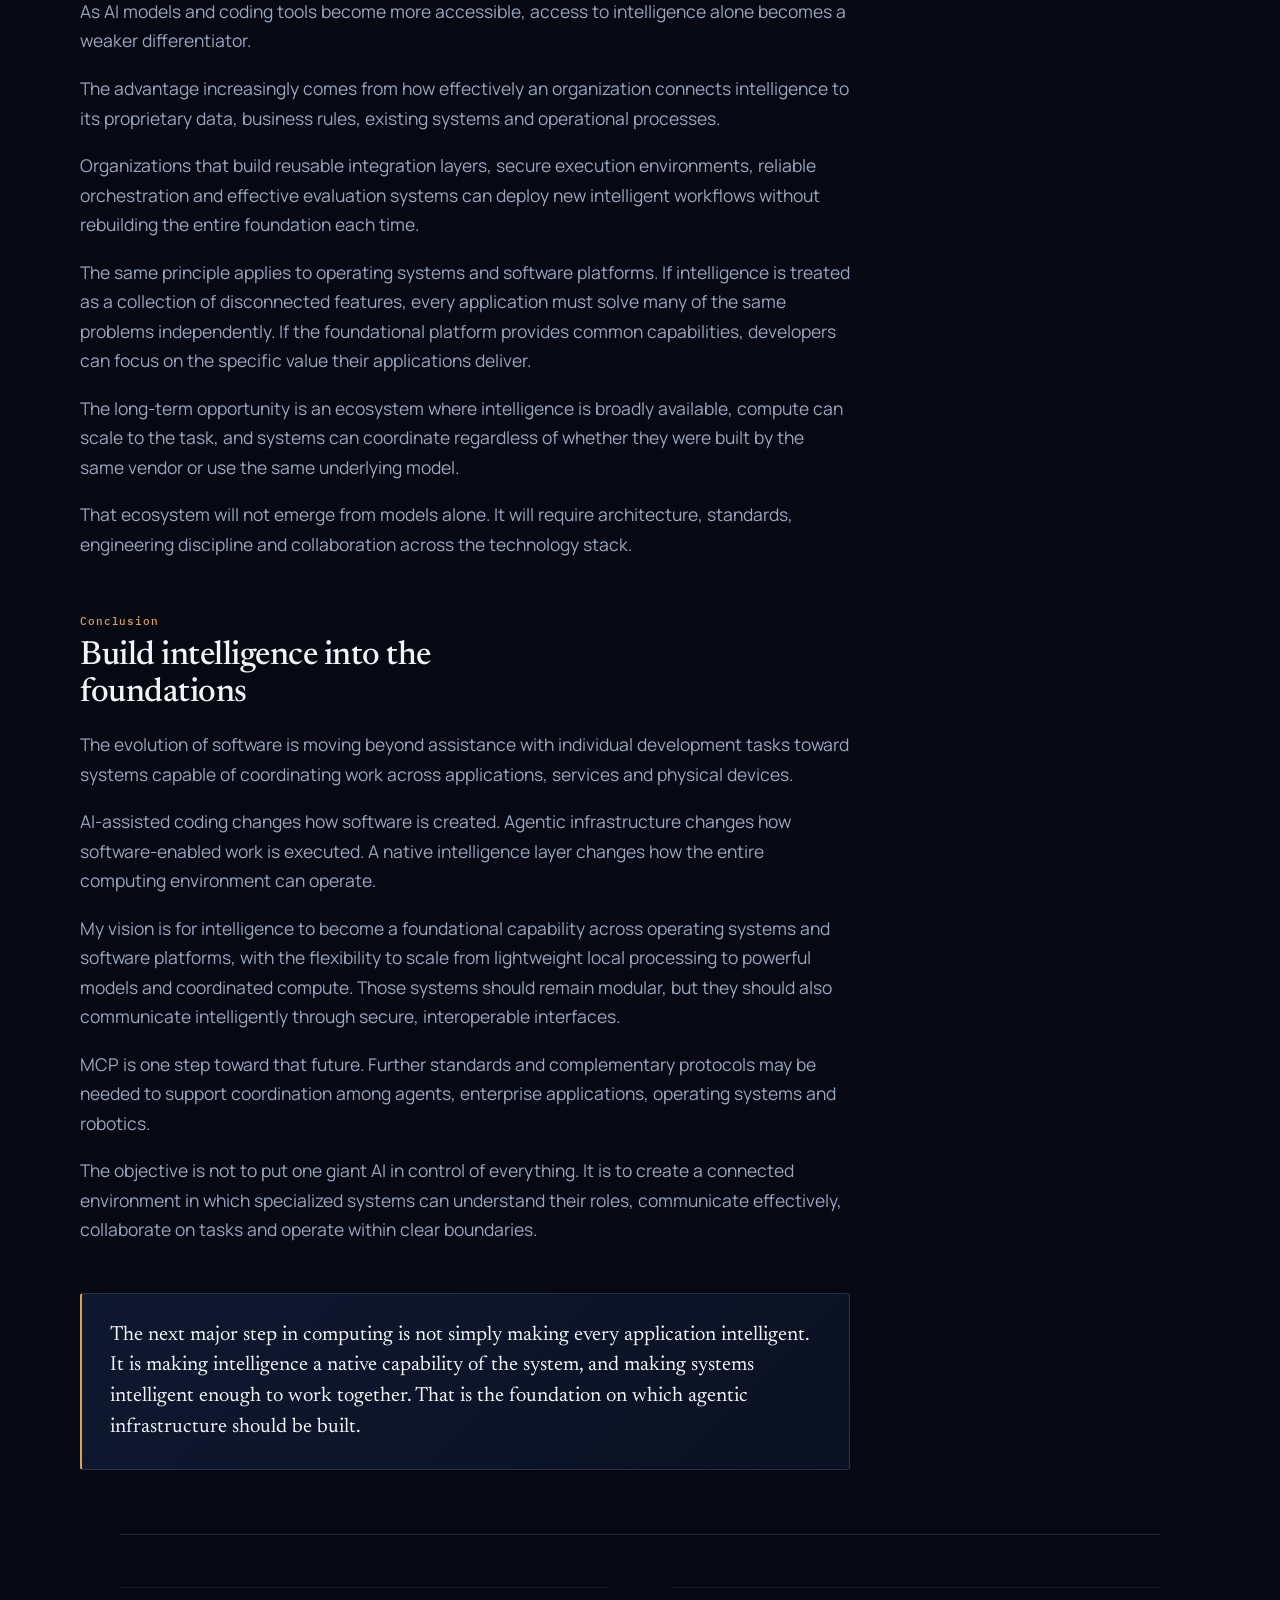
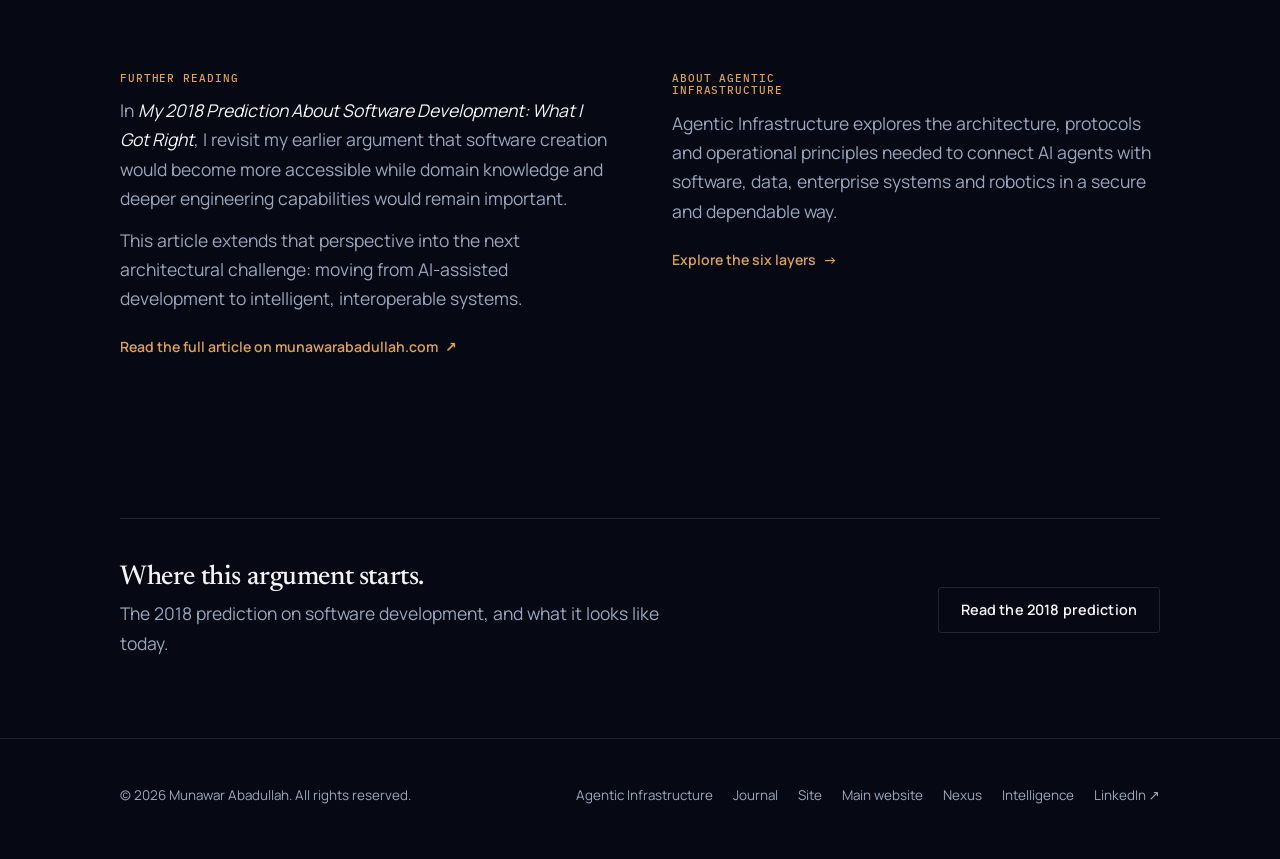
==== commit 435395b2: "Add custom 404 page and enlarge small tap targets" ====
--- a/src/from-ai-assisted-coding-to-agentic-infrastructure/index.html
+++ b/src/from-ai-assisted-coding-to-agentic-infrastructure/index.html
@@ -19,7 +19,7 @@
   <meta property="og:site_name" content="Agentic Infrastructure">
   <meta property="og:locale" content="en_US">
   <meta property="og:title" content="From AI-Assisted Coding to Agentic Infrastructure">
-  <meta property="og:description" content="Why the future of software depends on intelligence built into the foundations of our systems.">
+  <meta property="og:description" content="Discover why the future of AI requires native intelligence, scalable compute, interoperable systems, MCP, and secure agentic infrastructure.">
   <meta property="og:url" content="https://munawarabadullah.github.io/agentic-infrastructure/from-ai-assisted-coding-to-agentic-infrastructure/">
   <meta property="og:image" content="https://munawarabadullah.github.io/agentic-infrastructure/assets/images/agentic-infrastructure-intelligence-everywhere-1672.webp">
   <meta property="og:image:type" content="image/webp">
@@ -37,7 +37,7 @@
 
   <meta name="twitter:card" content="summary_large_image">
   <meta name="twitter:title" content="From AI-Assisted Coding to Agentic Infrastructure">
-  <meta name="twitter:description" content="Why the future of software depends on intelligence built into the foundations of our systems.">
+  <meta name="twitter:description" content="Discover why the future of AI requires native intelligence, scalable compute, interoperable systems, MCP, and secure agentic infrastructure.">
   <meta name="twitter:image" content="https://munawarabadullah.github.io/agentic-infrastructure/assets/images/agentic-infrastructure-intelligence-everywhere-1672.webp">
   <meta name="twitter:image:alt" content="Diagram of the agentic infrastructure stack: native intelligence connecting operating systems, agent frameworks, protocols, data, compute, applications, enterprise systems and robotics.">
 
@@ -55,7 +55,7 @@
       font-family:var(--mono);font-size:.7rem;letter-spacing:.06em;
       text-transform:uppercase;color:var(--muted);margin-bottom:24px;
     }
-    .crumb a{color:var(--muted);text-decoration:underline;text-decoration-color:var(--line);text-underline-offset:3px}
+    .crumb a{color:var(--muted);text-decoration:underline;text-decoration-color:var(--line);text-underline-offset:3px;display:inline-flex;align-items:center;min-height:28px;padding-block:2px}
     .crumb a:hover{color:var(--brass)}
     .crumb span{color:var(--brass)}
     h1.article-title{
